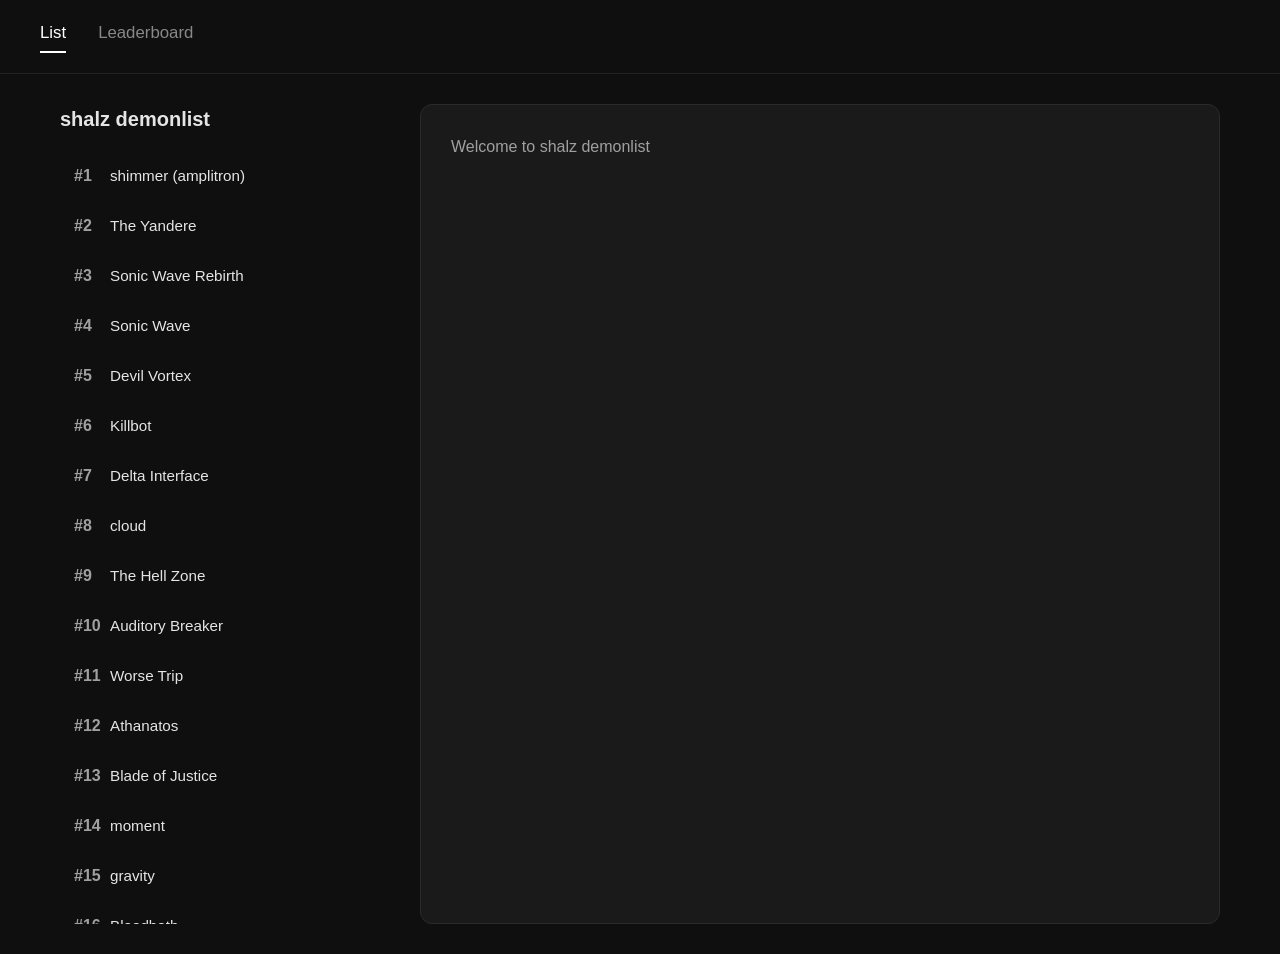
==== index.html @ 54aeab32 "Update index.html" ====
<!DOCTYPE html>
<html lang="zh-Hant">
<head>
  <meta charset="UTF-8">
  <meta name="viewport" content="width=device-width, initial-scale=1.0">
  <title>shalz demonlist</title>
  <style>
    :root {
      --bg: #0f0f0f;
      --surface: #1a1a1a;
      --text: #e5e5e5;
      --text-dim: #a0a0a0;
      --highlight-bg: #000000;
      --highlight-text: #ffffff;
      --border: #2a2a2a;
      --accent: #64b5f6;
      --active-bg: #252525;
    }

    * {
      margin: 0;
      padding: 0;
      box-sizing: border-box;
    }

    body {
      background-color: var(--bg);
      color: var(--text);
      font-family: -apple-system, BlinkMacSystemFont, "Segoe UI", Roboto, "Helvetica Neue", Arial, sans-serif;
      line-height: 1.5;
      min-height: 100vh;
    }

    /* 上方導覽列 */
    .top-nav {
      display: flex;
      gap: 32px;
      padding: 20px 40px;
      background-color: #0f0f0f;
      border-bottom: 1px solid #222;
      position: sticky;
      top: 0;
      z-index: 100;
    }

    .nav-item {
      color: #888;
      text-decoration: none;
      font-size: 1.05rem;
      font-weight: 500;
      padding-bottom: 6px;
      border-bottom: 2px solid transparent;
      transition: all 0.2s;
    }

    .nav-item:hover {
      color: #e5e5e5;
    }

    .nav-item.active {
      color: #ffffff;
      border-bottom: 2px solid #ffffff;
    }

    .container {
      display: flex;
      max-width: 1200px;
      margin: 0 auto;
      padding: 30px 20px;
      gap: 40px;
    }

    /* 左側排名區塊 */
    .ranking {
      width: 320px;
      flex-shrink: 0;
      max-height: calc(100vh - 80px);
      display: flex;
      flex-direction: column;
    }

    .ranking h2 {
      font-size: 1.25rem;
      margin-bottom: 20px;
      color: var(--text);
      font-weight: 600;
      flex-shrink: 0;
    }

    .rank-list {
      list-style: none;
      overflow-y: auto;
      flex: 1;
      padding-right: 6px;
    }

    .rank-list::-webkit-scrollbar {
      width: 6px;
    }
    .rank-list::-webkit-scrollbar-track {
      background: transparent;
    }
    .rank-list::-webkit-scrollbar-thumb {
      background: #444;
      border-radius: 3px;
    }
    .rank-list::-webkit-scrollbar-thumb:hover {
      background: #666;
    }

    .rank-item {
      display: flex;
      align-items: center;
      padding: 10px 14px;
      margin-bottom: 6px;
      border-radius: 8px;
      transition: background 0.2s;
      cursor: pointer;
      user-select: none;
    }

    .rank-item:hover {
      background: #222;
    }

    .rank-item.active {
      background: var(--active-bg);
      outline: 1px solid #333;
    }

    .rank-number {
      width: 36px;
      font-weight: 600;
      color: var(--text-dim);
      flex-shrink: 0;
    }

    .rank-name {
      flex: 1;
      font-size: 0.95rem;
    }

    .rank-item.highlight {
      background: var(--highlight-bg);
      color: var(--highlight-text);
    }

    .rank-item.highlight .rank-number {
      color: var(--highlight-text);
    }

    /* 右側內容區 */
    .main-content {
      flex: 1;
      background: var(--surface);
      border: 1px solid var(--border);
      border-radius: 12px;
      padding: 30px;
      min-height: 400px;
    }

    .level-title {
      font-size: 1.8rem;
      margin-bottom: 8px;
      color: #fff;
    }

    .level-rank {
      color: var(--text-dim);
      font-size: 0.95rem;
      margin-bottom: 24px;
    }

    .victors-title {
      font-size: 1.1rem;
      margin-bottom: 12px;
      color: var(--text);
      font-weight: 600;
    }

    .victors-list {
      list-style: none;
    }

    .victors-list li {
      padding: 8px 0;
      border-bottom: 1px solid #2a2a2a;
      color: var(--text);
    }

    .victors-list li:last-child {
      border-bottom: none;
    }

    .placeholder {
      color: var(--text-dim);
      font-size: 1rem;
    }

    @media (max-width: 768px) {
      .container {
        flex-direction: column;
        padding: 20px 16px;
      }
      .ranking {
        width: 100%;
        max-height: 400px;
      }
    }
  </style>
</head>
<body>

  <!-- 上方導覽列 -->
  <nav class="top-nav">
    <a href="index.html" class="nav-item active">List</a>
    <a href="leaderboard.html" class="nav-item">Leaderboard</a>
  </nav>

  <div class="container">
    <!-- 左側排名 -->
    <aside class="ranking">
      <h2>shalz demonlist</h2>
      <ul class="rank-list" id="rankList">
        <li class="rank-item" data-rank="1">
          <span class="rank-number">#1</span>
          <span class="rank-name">shimmer (amplitron)</span>
        </li>
        <li class="rank-item" data-rank="2">
          <span class="rank-number">#2</span>
          <span class="rank-name">The Yandere</span>
        </li>
        <li class="rank-item" data-rank="3">
          <span class="rank-number">#3</span>
          <span class="rank-name">Sonic Wave Rebirth</span>
        </li>
        <li class="rank-item" data-rank="4">
          <span class="rank-number">#4</span>
          <span class="rank-name">Sonic Wave</span>
        </li>
        <li class="rank-item" data-rank="5">
          <span class="rank-number">#5</span>
          <span class="rank-name">Devil Vortex</span>
        </li>
        <li class="rank-item" data-rank="6">
          <span class="rank-number">#6</span>
          <span class="rank-name">Killbot</span>
        </li>
        <li class="rank-item" data-rank="7">
          <span class="rank-number">#7</span>
          <span class="rank-name">Delta Interface</span>
        </li>
        <li class="rank-item" data-rank="8">
          <span class="rank-number">#8</span>
          <span class="rank-name">cloud</span>
        </li>
        <li class="rank-item" data-rank="9">
          <span class="rank-number">#9</span>
          <span class="rank-name">The Hell Zone</span>
        </li>
        <li class="rank-item" data-rank="10">
          <span class="rank-number">#10</span>
          <span class="rank-name">Auditory Breaker</span>
        </li>
        <li class="rank-item" data-rank="11">
          <span class="rank-number">#11</span>
          <span class="rank-name">Worse Trip</span>
        </li>
        <li class="rank-item" data-rank="12">
          <span class="rank-number">#12</span>
          <span class="rank-name">Athanatos</span>
        </li>
        <li class="rank-item" data-rank="13">
          <span class="rank-number">#13</span>
          <span class="rank-name">Blade of Justice</span>
        </li>
        <li class="rank-item" data-rank="14">
          <span class="rank-number">#14</span>
          <span class="rank-name">moment</span>
        </li>
        <li class="rank-item" data-rank="15">
          <span class="rank-number">#15</span>
          <span class="rank-name">gravity</span>
        </li>
        <li class="rank-item" data-rank="16">
          <span class="rank-number">#16</span>
          <span class="rank-name">Bloodbath</span>
        </li>
        <li class="rank-item" data-rank="17">
          <span class="rank-number">#17</span>
          <span class="rank-name">Idols</span>
        </li>
        <li class="rank-item" data-rank="18">
          <span class="rank-number">#18</span>
          <span class="rank-name">ECSTASY (Filqh)</span>
        </li>
        <li class="rank-item" data-rank="19">
          <span class="rank-number">#19</span>
          <span class="rank-name">Dyad</span>
        </li>
        <li class="rank-item" data-rank="20">
          <span class="rank-number">#20</span>
          <span class="rank-name">Junk Realm</span>
        </li>
        <li class="rank-item" data-rank="21">
          <span class="rank-number">#21</span>
          <span class="rank-name">aftermath</span>
        </li>
        <li class="rank-item" data-rank="22">
          <span class="rank-number">#22</span>
          <span class="rank-name">Audio Extraction</span>
        </li>
        <li class="rank-item" data-rank="23">
          <span class="rank-number">#23</span>
          <span class="rank-name">Sky Conflux</span>
        </li>
        <li class="rank-item" data-rank="24">
          <span class="rank-number">#24</span>
          <span class="rank-name">Daydream</span>
        </li>
        <li class="rank-item" data-rank="25">
          <span class="rank-number">#25</span>
          <span class="rank-name">1330X</span>
        </li>
        <li class="rank-item" data-rank="26">
          <span class="rank-number">#26</span>
          <span class="rank-name">4ucked Up</span>
        </li>
        <li class="rank-item" data-rank="27">
          <span class="rank-number">#27</span>
          <span class="rank-name">Cupid</span>
        </li>
        <li class="rank-item" data-rank="28">
          <span class="rank-number">#28</span>
          <span class="rank-name">NEKOTINE</span>
        </li>
        <li class="rank-item" data-rank="29">
          <span class="rank-number">#29</span>
          <span class="rank-name">Convulsing Light</span>
        </li>
        <li class="rank-item" data-rank="30">
          <span class="rank-number">#30</span>
          <span class="rank-name">Shukufuku</span>
        </li>
        <li class="rank-item" data-rank="31">
          <span class="rank-number">#31</span>
          <span class="rank-name">Steel Terrors</span>
        </li>
        <li class="rank-item" data-rank="32">
          <span class="rank-number">#32</span>
          <span class="rank-name">cloudscape</span>
        </li>
        <li class="rank-item" data-rank="33">
          <span class="rank-number">#33</span>
          <span class="rank-name">Gaming 35</span>
        </li>
        <li class="rank-item" data-rank="34">
          <span class="rank-number">#34</span>
          <span class="rank-name">Interstellar Entropy</span>
        </li>
        <li class="rank-item" data-rank="35">
          <span class="rank-number">#35</span>
          <span class="rank-name">SHURIMA</span>
        </li>
        <li class="rank-item" data-rank="36">
          <span class="rank-number">#36</span>
          <span class="rank-name">Cybersonic</span>
        </li>
        <li class="rank-item" data-rank="37">
          <span class="rank-number">#37</span>
          <span class="rank-name">doradura</span>
        </li>
        <li class="rank-item" data-rank="38">
          <span class="rank-number">#38</span>
          <span class="rank-name">Crowd Control</span>
        </li>
        <li class="rank-item" data-rank="39">
          <span class="rank-number">#39</span>
          <span class="rank-name">Allegiance</span>
        </li>
        <li class="rank-item" data-rank="40">
          <span class="rank-number">#40</span>
          <span class="rank-name">HyperSonic</span>
        </li>
        <li class="rank-item" data-rank="41">
          <span class="rank-number">#41</span>
          <span class="rank-name">PixelSonic</span>
        </li>
        <li class="rank-item" data-rank="42">
          <span class="rank-number">#42</span>
          <span class="rank-name">Melon River</span>
        </li>
        <li class="rank-item" data-rank="43">
          <span class="rank-number">#43</span>
          <span class="rank-name">NEBULA</span>
        </li>
        <li class="rank-item" data-rank="44">
          <span class="rank-number">#44</span>
          <span class="rank-name">Tung Tung Sahurcles</span>
        </li>
        <li class="rank-item" data-rank="45">
          <span class="rank-number">#45</span>
          <span class="rank-name">Ion</span>
        </li>
        <li class="rank-item" data-rank="46">
          <span class="rank-number">#46</span>
          <span class="rank-name">Grand Eclipse</span>
        </li>
        <li class="rank-item" data-rank="47">
          <span class="rank-number">#47</span>
          <span class="rank-name">Anya III</span>
        </li>
        <li class="rank-item" data-rank="48">
          <span class="rank-number">#48</span>
          <span class="rank-name">Tech X</span>
        </li>
        <li class="rank-item" data-rank="49">
          <span class="rank-number">#49</span>
          <span class="rank-name">Cataclysm</span>
        </li>
        <li class="rank-item" data-rank="50">
          <span class="rank-number">#50</span>
          <span class="rank-name">HeatSeeker</span>
        </li>
        <li class="rank-item" data-rank="51">
          <span class="rank-number">#51</span>
          <span class="rank-name">HeatSeeker</span>
        </li> 
        <li class="rank-item" data-rank="52">
          <span class="rank-number">#52</span>
          <span class="rank-name">Kanpai</span>
        </li>
        <li class="rank-item" data-rank="53">
          <span class="rank-number">#53</span>
          <span class="rank-name">9blue</span>
        </li>
        <li class="rank-item" data-rank="54">
          <span class="rank-number">#54</span>
          <span class="rank-name">FEEL ALIVE</span>
        </li>
        <li class="rank-item" data-rank="55">
          <span class="rank-number">#55</span>
          <span class="rank-name">Azurite (Sillow)</span>
        </li>
        <li class="rank-item" data-rank="56">
          <span class="rank-number">#56</span>
          <span class="rank-name">Fun Friday</span>
        </li>
        <li class="rank-item" data-rank="57">
          <span class="rank-number">#57</span>
          <span class="rank-name">Mizureta</span>
        </li>
        <li class="rank-item" data-rank="58">
          <span class="rank-number">#58</span>
          <span class="rank-name">niwa</span>
        </li>
        <li class="rank-item" data-rank="59">
          <span class="rank-number">#59</span>
          <span class="rank-name">Without U</span>
        </li>
        <li class="rank-item" data-rank="60">
          <span class="rank-number">#60</span>
          <span class="rank-name">Prismatic</span>
        </li>
        <li class="rank-item" data-rank="61">
          <span class="rank-number">#61</span>
          <span class="rank-name">i want ya</span>
        </li>
        <li class="rank-item" data-rank="62">
          <span class="rank-number">#62</span>
          <span class="rank-name">the super hotdog</span>
        </li>
        <li class="rank-item" data-rank="63">
          <span class="rank-number">#63</span>
          <span class="rank-name">Sweater Weather</span>
        </li>
        <li class="rank-item" data-rank="64">
          <span class="rank-number">#64</span>
          <span class="rank-name">Acu</span>
        </li>
        <li class="rank-item" data-rank="65">
          <span class="rank-number">#65</span>
          <span class="rank-name">Through The Decay</span>
        </li>
        <li class="rank-item" data-rank="66">
          <span class="rank-number">#66</span>
          <span class="rank-name">rauchkammer</span>
        </li>
      </ul>
    </aside>

    <!-- 右側主要內容 -->
    <main class="main-content" id="mainContent">
      <p class="placeholder">Welcome to shalz demonlist</p>
    </main>
  </div>

  <script>
    const levelData = {
      "shimmer (amplitron)": { victors: ["阿茲"] },
      "The Yandere": { victors: ["阿茲"] },
      "Sonic Wave Rebirth": { victors: ["阿茲"] },
      "Sonic Wave": { victors: ["阿茲"] },
      "Devil Vortex": { victors: ["Yuii"] },
      "Killbot": { victors: ["FuzzearZ"] },
      "Delta Interface": { victors: ["Yuii"] },
      "cloud": { victors: ["阿茲"] },
      "The Hell Zone": { victors: ["Mazj"] },
      "Auditory Breaker": { victors: ["阿茲"] },
      "Worse Trip": { victors: ["阿茲"] },
      "Athanatos": { victors: ["FuzzearZ"] },
      "Blade of Justice": { victors: ["阿茲", "FuzzearZ"] },
      "moment": { victors: ["阿茲", "FuzzearZ"] },
      "gravity": { victors: ["阿茲"] },
      "Bloodbath": { victors: ["FuzzearZ", "阿茲", "Lucas70707", "Yuii"] },
      "Idols": { victors: ["Yuii"] },
      "ECSTASY (Filqh)": { victors: ["阿茲"] },
      "Dyad": { victors: ["FuzzearZ"] },
      "Junk Realm": { victors: ["FuzzearZ"] },
      "aftermath": { victors: ["阿茲"] },
      "Audio Extraction": { victors: ["Yuii"] },
      "Sky Conflux": { victors: ["Yuii"] },
      "Daydream": { victors: ["阿茲"] },
      "1330X": { victors: ["Yuii"] },
      "4ucked Up": { victors: ["FuzzearZ"] },
      "Cupid": { victors: ["FuzzearZ"] },
      "NEKOTINE": { victors: ["FuzzearZ"] },
      "Convulsing Light": { victors: ["阿茲"] },
      "Shukufuku": { victors: ["阿茲", "FuzzearZ"] },
      "Steel Terrors": { victors: ["Yuii", "Aren", "FuzzearZ"] },
      "cloudscape": { victors: ["阿茲"] },
      "Gaming 35": { victors: ["ジユ"] },
      "Interstellar Entropy": { victors: ["FuzzearZ"] },
      "SHURIMA": { victors: ["FuzzearZ"] },
      "Cybersonic": { victors: ["Yuii"] },
      "doradura": { victors: ["阿茲"] },
      "Crowd Control": { victors: ["ジユ"] },
      "Allegiance": { victors: ["Yuii", "Shizu"] },
      "HyperSonic": { victors: ["Yuii", "Shizu"] },
      "PixelSonic": { victors: ["Yuii"] },
      "Melon River": { victors: ["FuzzearZ"] },
      "NEBULA": { victors: ["FuzzearZ"] },
      "Tung Tung Sahurcles": { victors: ["阿茲"] },
      "Ion": { victors: ["Kurumi"] },
      "Grand Eclipse": { victors: ["FuzzearZ"] },
      "Anya III": { victors: ["FuzzearZ"] },
      "Tech X": { victors: ["FuzzearZ"] },
      "Cataclysm": { victors: ["阿茲", "FuzzearZ", "Shizu"] },
      "HeatSeeker": { victors: ["FuzzearZ"] },
      "Kanpai": { victors: ["阿茲"] },
      "9blue": { victors: ["Yuii", "FuzzearZ", "liunx"] },
      "FEEL ALIVE": { victors: ["FuzzearZ", "Shizu"  ] },
      "Azurite (Sillow)": { victors: ["阿茲"] },
      "Fun Friday": { victors: ["FuzzearZ"] },
      "Mizureta": { victors: ["阿茲", "Yuii", "FuzzearZ", "ジユ"] },
      "niwa": { victors: ["阿茲", "FuzzearZ", "ジユ", "Shizu"] },
      "Without U": { victors: ["Aren", "Shizu", "FuzzearZ"] },
      "Prismatic": { victors: ["FuzzearZ"] },
      "i want ya": { victors: ["FuzzearZ"] },
      "the super hotdog": { victors: ["Lucas70707"] },
      "Sweater Weather": { victors: ["FuzzearZ", "阿茲"] },
      "Acu": { victors: ["阿茲", "Yuii", "FuzzearZ", "Lucas70707", "Shizu", "ジユ", "eta"] },
      "Through The Decay": { victors: ["Lucas70707", "Shizu", "ジユ"] },
      "rauchkammer": { victors: ["阿茲"] },
    };

    const rankItems = document.querySelectorAll(".rank-item");
    const mainContent = document.getElementById("mainContent");

    rankItems.forEach(item => {
      item.addEventListener("click", () => {
        rankItems.forEach(i => i.classList.remove("active"));
        item.classList.add("active");

        const rank = item.dataset.rank;
        const name = item.querySelector(".rank-name").textContent;

        const data = levelData[name] || { victors: [] };
        const victors = data.victors;

        let victorsHTML = "";
        if (victors.length === 0) {
          victorsHTML = `<li style="color: var(--text-dim);">目前還沒有人通關</li>`;
        } else {
          victors.forEach((player, index) => {
            victorsHTML += `<li>${index + 1}. ${player}</li>`;
          });
        }

        mainContent.innerHTML = `
          <h1 class="level-title">${name}</h1>
          <div class="level-rank">排名 #${rank}</div>
          <div class="victors-title">通關者列表</div>
          <ul class="victors-list">
            ${victorsHTML}
          </ul>
        `;
      });
    });
  </script>
</body>
</html>
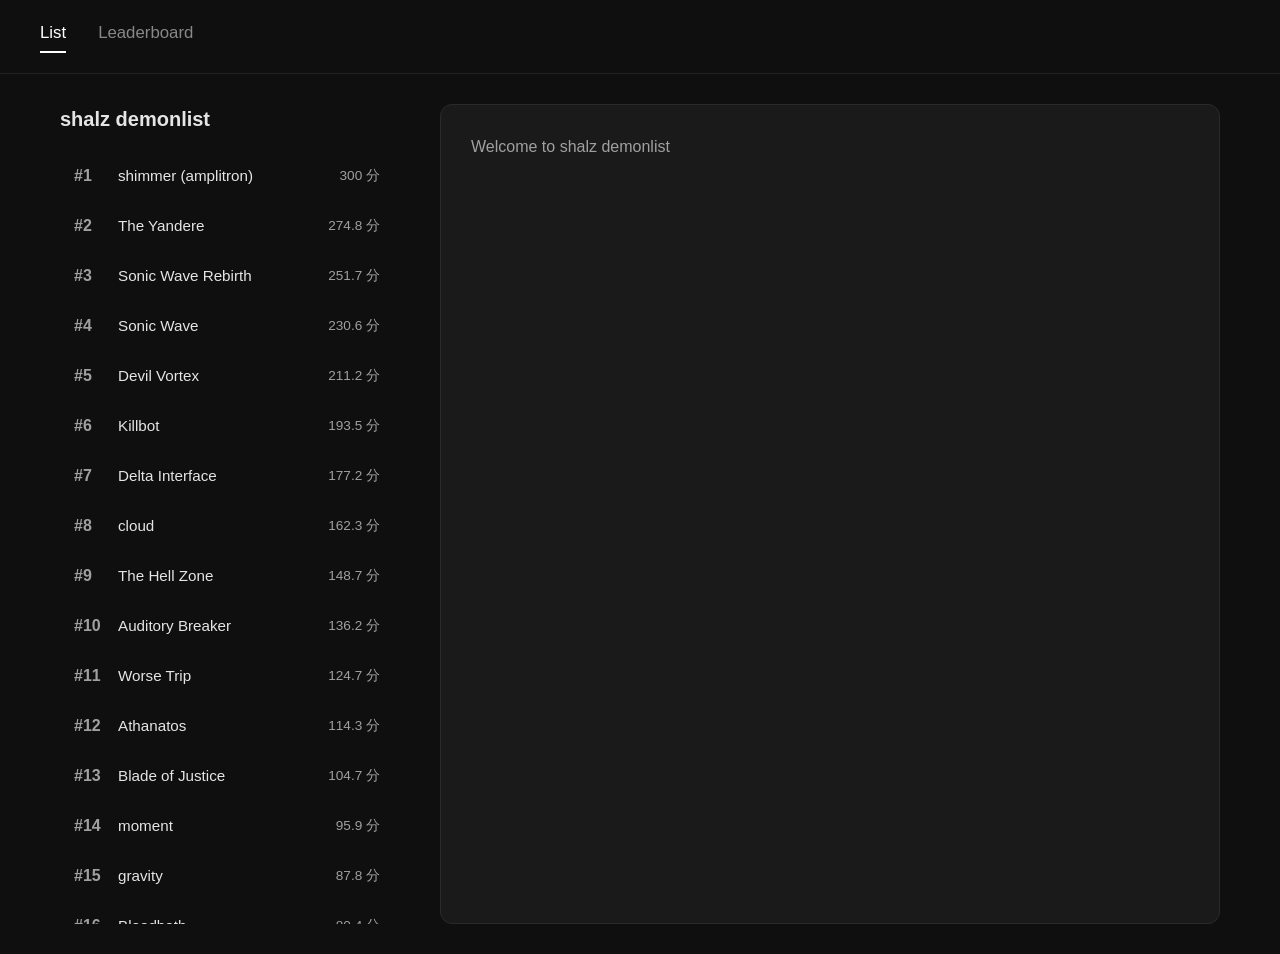
==== commit 9dc8ac4e: "Add files via upload" ====
--- a/index.html
+++ b/index.html
@@ -1,602 +1,632 @@
-<!DOCTYPE html>
-<html lang="zh-Hant">
-<head>
-  <meta charset="UTF-8">
-  <meta name="viewport" content="width=device-width, initial-scale=1.0">
-  <title>shalz demonlist</title>
-  <style>
-    :root {
-      --bg: #0f0f0f;
-      --surface: #1a1a1a;
-      --text: #e5e5e5;
-      --text-dim: #a0a0a0;
-      --highlight-bg: #000000;
-      --highlight-text: #ffffff;
-      --border: #2a2a2a;
-      --accent: #64b5f6;
-      --active-bg: #252525;
-    }
-
-    * {
-      margin: 0;
-      padding: 0;
-      box-sizing: border-box;
-    }
-
-    body {
-      background-color: var(--bg);
-      color: var(--text);
-      font-family: -apple-system, BlinkMacSystemFont, "Segoe UI", Roboto, "Helvetica Neue", Arial, sans-serif;
-      line-height: 1.5;
-      min-height: 100vh;
-    }
-
-    /* 上方導覽列 */
-    .top-nav {
-      display: flex;
-      gap: 32px;
-      padding: 20px 40px;
-      background-color: #0f0f0f;
-      border-bottom: 1px solid #222;
-      position: sticky;
-      top: 0;
-      z-index: 100;
-    }
-
-    .nav-item {
-      color: #888;
-      text-decoration: none;
-      font-size: 1.05rem;
-      font-weight: 500;
-      padding-bottom: 6px;
-      border-bottom: 2px solid transparent;
-      transition: all 0.2s;
-    }
-
-    .nav-item:hover {
-      color: #e5e5e5;
-    }
-
-    .nav-item.active {
-      color: #ffffff;
-      border-bottom: 2px solid #ffffff;
-    }
-
-    .container {
-      display: flex;
-      max-width: 1200px;
-      margin: 0 auto;
-      padding: 30px 20px;
-      gap: 40px;
-    }
-
-    /* 左側排名區塊 */
-    .ranking {
-      width: 320px;
-      flex-shrink: 0;
-      max-height: calc(100vh - 80px);
-      display: flex;
-      flex-direction: column;
-    }
-
-    .ranking h2 {
-      font-size: 1.25rem;
-      margin-bottom: 20px;
-      color: var(--text);
-      font-weight: 600;
-      flex-shrink: 0;
-    }
-
-    .rank-list {
-      list-style: none;
-      overflow-y: auto;
-      flex: 1;
-      padding-right: 6px;
-    }
-
-    .rank-list::-webkit-scrollbar {
-      width: 6px;
-    }
-    .rank-list::-webkit-scrollbar-track {
-      background: transparent;
-    }
-    .rank-list::-webkit-scrollbar-thumb {
-      background: #444;
-      border-radius: 3px;
-    }
-    .rank-list::-webkit-scrollbar-thumb:hover {
-      background: #666;
-    }
-
-    .rank-item {
-      display: flex;
-      align-items: center;
-      padding: 10px 14px;
-      margin-bottom: 6px;
-      border-radius: 8px;
-      transition: background 0.2s;
-      cursor: pointer;
-      user-select: none;
-    }
-
-    .rank-item:hover {
-      background: #222;
-    }
-
-    .rank-item.active {
-      background: var(--active-bg);
-      outline: 1px solid #333;
-    }
-
-    .rank-number {
-      width: 36px;
-      font-weight: 600;
-      color: var(--text-dim);
-      flex-shrink: 0;
-    }
-
-    .rank-name {
-      flex: 1;
-      font-size: 0.95rem;
-    }
-
-    .rank-item.highlight {
-      background: var(--highlight-bg);
-      color: var(--highlight-text);
-    }
-
-    .rank-item.highlight .rank-number {
-      color: var(--highlight-text);
-    }
-
-    /* 右側內容區 */
-    .main-content {
-      flex: 1;
-      background: var(--surface);
-      border: 1px solid var(--border);
-      border-radius: 12px;
-      padding: 30px;
-      min-height: 400px;
-    }
-
-    .level-title {
-      font-size: 1.8rem;
-      margin-bottom: 8px;
-      color: #fff;
-    }
-
-    .level-rank {
-      color: var(--text-dim);
-      font-size: 0.95rem;
-      margin-bottom: 24px;
-    }
-
-    .victors-title {
-      font-size: 1.1rem;
-      margin-bottom: 12px;
-      color: var(--text);
-      font-weight: 600;
-    }
-
-    .victors-list {
-      list-style: none;
-    }
-
-    .victors-list li {
-      padding: 8px 0;
-      border-bottom: 1px solid #2a2a2a;
-      color: var(--text);
-    }
-
-    .victors-list li:last-child {
-      border-bottom: none;
-    }
-
-    .placeholder {
-      color: var(--text-dim);
-      font-size: 1rem;
-    }
-
-    @media (max-width: 768px) {
-      .container {
-        flex-direction: column;
-        padding: 20px 16px;
-      }
-      .ranking {
-        width: 100%;
-        max-height: 400px;
-      }
-    }
-  </style>
-</head>
-<body>
-
-  <!-- 上方導覽列 -->
-  <nav class="top-nav">
-    <a href="index.html" class="nav-item active">List</a>
-    <a href="leaderboard.html" class="nav-item">Leaderboard</a>
-  </nav>
-
-  <div class="container">
-    <!-- 左側排名 -->
-    <aside class="ranking">
-      <h2>shalz demonlist</h2>
-      <ul class="rank-list" id="rankList">
-        <li class="rank-item" data-rank="1">
-          <span class="rank-number">#1</span>
-          <span class="rank-name">shimmer (amplitron)</span>
-        </li>
-        <li class="rank-item" data-rank="2">
-          <span class="rank-number">#2</span>
-          <span class="rank-name">The Yandere</span>
-        </li>
-        <li class="rank-item" data-rank="3">
-          <span class="rank-number">#3</span>
-          <span class="rank-name">Sonic Wave Rebirth</span>
-        </li>
-        <li class="rank-item" data-rank="4">
-          <span class="rank-number">#4</span>
-          <span class="rank-name">Sonic Wave</span>
-        </li>
-        <li class="rank-item" data-rank="5">
-          <span class="rank-number">#5</span>
-          <span class="rank-name">Devil Vortex</span>
-        </li>
-        <li class="rank-item" data-rank="6">
-          <span class="rank-number">#6</span>
-          <span class="rank-name">Killbot</span>
-        </li>
-        <li class="rank-item" data-rank="7">
-          <span class="rank-number">#7</span>
-          <span class="rank-name">Delta Interface</span>
-        </li>
-        <li class="rank-item" data-rank="8">
-          <span class="rank-number">#8</span>
-          <span class="rank-name">cloud</span>
-        </li>
-        <li class="rank-item" data-rank="9">
-          <span class="rank-number">#9</span>
-          <span class="rank-name">The Hell Zone</span>
-        </li>
-        <li class="rank-item" data-rank="10">
-          <span class="rank-number">#10</span>
-          <span class="rank-name">Auditory Breaker</span>
-        </li>
-        <li class="rank-item" data-rank="11">
-          <span class="rank-number">#11</span>
-          <span class="rank-name">Worse Trip</span>
-        </li>
-        <li class="rank-item" data-rank="12">
-          <span class="rank-number">#12</span>
-          <span class="rank-name">Athanatos</span>
-        </li>
-        <li class="rank-item" data-rank="13">
-          <span class="rank-number">#13</span>
-          <span class="rank-name">Blade of Justice</span>
-        </li>
-        <li class="rank-item" data-rank="14">
-          <span class="rank-number">#14</span>
-          <span class="rank-name">moment</span>
-        </li>
-        <li class="rank-item" data-rank="15">
-          <span class="rank-number">#15</span>
-          <span class="rank-name">gravity</span>
-        </li>
-        <li class="rank-item" data-rank="16">
-          <span class="rank-number">#16</span>
-          <span class="rank-name">Bloodbath</span>
-        </li>
-        <li class="rank-item" data-rank="17">
-          <span class="rank-number">#17</span>
-          <span class="rank-name">Idols</span>
-        </li>
-        <li class="rank-item" data-rank="18">
-          <span class="rank-number">#18</span>
-          <span class="rank-name">ECSTASY (Filqh)</span>
-        </li>
-        <li class="rank-item" data-rank="19">
-          <span class="rank-number">#19</span>
-          <span class="rank-name">Dyad</span>
-        </li>
-        <li class="rank-item" data-rank="20">
-          <span class="rank-number">#20</span>
-          <span class="rank-name">Junk Realm</span>
-        </li>
-        <li class="rank-item" data-rank="21">
-          <span class="rank-number">#21</span>
-          <span class="rank-name">aftermath</span>
-        </li>
-        <li class="rank-item" data-rank="22">
-          <span class="rank-number">#22</span>
-          <span class="rank-name">Audio Extraction</span>
-        </li>
-        <li class="rank-item" data-rank="23">
-          <span class="rank-number">#23</span>
-          <span class="rank-name">Sky Conflux</span>
-        </li>
-        <li class="rank-item" data-rank="24">
-          <span class="rank-number">#24</span>
-          <span class="rank-name">Daydream</span>
-        </li>
-        <li class="rank-item" data-rank="25">
-          <span class="rank-number">#25</span>
-          <span class="rank-name">1330X</span>
-        </li>
-        <li class="rank-item" data-rank="26">
-          <span class="rank-number">#26</span>
-          <span class="rank-name">4ucked Up</span>
-        </li>
-        <li class="rank-item" data-rank="27">
-          <span class="rank-number">#27</span>
-          <span class="rank-name">Cupid</span>
-        </li>
-        <li class="rank-item" data-rank="28">
-          <span class="rank-number">#28</span>
-          <span class="rank-name">NEKOTINE</span>
-        </li>
-        <li class="rank-item" data-rank="29">
-          <span class="rank-number">#29</span>
-          <span class="rank-name">Convulsing Light</span>
-        </li>
-        <li class="rank-item" data-rank="30">
-          <span class="rank-number">#30</span>
-          <span class="rank-name">Shukufuku</span>
-        </li>
-        <li class="rank-item" data-rank="31">
-          <span class="rank-number">#31</span>
-          <span class="rank-name">Steel Terrors</span>
-        </li>
-        <li class="rank-item" data-rank="32">
-          <span class="rank-number">#32</span>
-          <span class="rank-name">cloudscape</span>
-        </li>
-        <li class="rank-item" data-rank="33">
-          <span class="rank-number">#33</span>
-          <span class="rank-name">Gaming 35</span>
-        </li>
-        <li class="rank-item" data-rank="34">
-          <span class="rank-number">#34</span>
-          <span class="rank-name">Interstellar Entropy</span>
-        </li>
-        <li class="rank-item" data-rank="35">
-          <span class="rank-number">#35</span>
-          <span class="rank-name">SHURIMA</span>
-        </li>
-        <li class="rank-item" data-rank="36">
-          <span class="rank-number">#36</span>
-          <span class="rank-name">Cybersonic</span>
-        </li>
-        <li class="rank-item" data-rank="37">
-          <span class="rank-number">#37</span>
-          <span class="rank-name">doradura</span>
-        </li>
-        <li class="rank-item" data-rank="38">
-          <span class="rank-number">#38</span>
-          <span class="rank-name">Crowd Control</span>
-        </li>
-        <li class="rank-item" data-rank="39">
-          <span class="rank-number">#39</span>
-          <span class="rank-name">Allegiance</span>
-        </li>
-        <li class="rank-item" data-rank="40">
-          <span class="rank-number">#40</span>
-          <span class="rank-name">HyperSonic</span>
-        </li>
-        <li class="rank-item" data-rank="41">
-          <span class="rank-number">#41</span>
-          <span class="rank-name">PixelSonic</span>
-        </li>
-        <li class="rank-item" data-rank="42">
-          <span class="rank-number">#42</span>
-          <span class="rank-name">Melon River</span>
-        </li>
-        <li class="rank-item" data-rank="43">
-          <span class="rank-number">#43</span>
-          <span class="rank-name">NEBULA</span>
-        </li>
-        <li class="rank-item" data-rank="44">
-          <span class="rank-number">#44</span>
-          <span class="rank-name">Tung Tung Sahurcles</span>
-        </li>
-        <li class="rank-item" data-rank="45">
-          <span class="rank-number">#45</span>
-          <span class="rank-name">Ion</span>
-        </li>
-        <li class="rank-item" data-rank="46">
-          <span class="rank-number">#46</span>
-          <span class="rank-name">Grand Eclipse</span>
-        </li>
-        <li class="rank-item" data-rank="47">
-          <span class="rank-number">#47</span>
-          <span class="rank-name">Anya III</span>
-        </li>
-        <li class="rank-item" data-rank="48">
-          <span class="rank-number">#48</span>
-          <span class="rank-name">Tech X</span>
-        </li>
-        <li class="rank-item" data-rank="49">
-          <span class="rank-number">#49</span>
-          <span class="rank-name">Cataclysm</span>
-        </li>
-        <li class="rank-item" data-rank="50">
-          <span class="rank-number">#50</span>
-          <span class="rank-name">HeatSeeker</span>
-        </li>
-        <li class="rank-item" data-rank="51">
-          <span class="rank-number">#51</span>
-          <span class="rank-name">HeatSeeker</span>
-        </li> 
-        <li class="rank-item" data-rank="52">
-          <span class="rank-number">#52</span>
-          <span class="rank-name">Kanpai</span>
-        </li>
-        <li class="rank-item" data-rank="53">
-          <span class="rank-number">#53</span>
-          <span class="rank-name">9blue</span>
-        </li>
-        <li class="rank-item" data-rank="54">
-          <span class="rank-number">#54</span>
-          <span class="rank-name">FEEL ALIVE</span>
-        </li>
-        <li class="rank-item" data-rank="55">
-          <span class="rank-number">#55</span>
-          <span class="rank-name">Azurite (Sillow)</span>
-        </li>
-        <li class="rank-item" data-rank="56">
-          <span class="rank-number">#56</span>
-          <span class="rank-name">Fun Friday</span>
-        </li>
-        <li class="rank-item" data-rank="57">
-          <span class="rank-number">#57</span>
-          <span class="rank-name">Mizureta</span>
-        </li>
-        <li class="rank-item" data-rank="58">
-          <span class="rank-number">#58</span>
-          <span class="rank-name">niwa</span>
-        </li>
-        <li class="rank-item" data-rank="59">
-          <span class="rank-number">#59</span>
-          <span class="rank-name">Without U</span>
-        </li>
-        <li class="rank-item" data-rank="60">
-          <span class="rank-number">#60</span>
-          <span class="rank-name">Prismatic</span>
-        </li>
-        <li class="rank-item" data-rank="61">
-          <span class="rank-number">#61</span>
-          <span class="rank-name">i want ya</span>
-        </li>
-        <li class="rank-item" data-rank="62">
-          <span class="rank-number">#62</span>
-          <span class="rank-name">the super hotdog</span>
-        </li>
-        <li class="rank-item" data-rank="63">
-          <span class="rank-number">#63</span>
-          <span class="rank-name">Sweater Weather</span>
-        </li>
-        <li class="rank-item" data-rank="64">
-          <span class="rank-number">#64</span>
-          <span class="rank-name">Acu</span>
-        </li>
-        <li class="rank-item" data-rank="65">
-          <span class="rank-number">#65</span>
-          <span class="rank-name">Through The Decay</span>
-        </li>
-        <li class="rank-item" data-rank="66">
-          <span class="rank-number">#66</span>
-          <span class="rank-name">rauchkammer</span>
-        </li>
-      </ul>
-    </aside>
-
-    <!-- 右側主要內容 -->
-    <main class="main-content" id="mainContent">
-      <p class="placeholder">Welcome to shalz demonlist</p>
-    </main>
-  </div>
-
-  <script>
-    const levelData = {
-      "shimmer (amplitron)": { victors: ["阿茲"] },
-      "The Yandere": { victors: ["阿茲"] },
-      "Sonic Wave Rebirth": { victors: ["阿茲"] },
-      "Sonic Wave": { victors: ["阿茲"] },
-      "Devil Vortex": { victors: ["Yuii"] },
-      "Killbot": { victors: ["FuzzearZ"] },
-      "Delta Interface": { victors: ["Yuii"] },
-      "cloud": { victors: ["阿茲"] },
-      "The Hell Zone": { victors: ["Mazj"] },
-      "Auditory Breaker": { victors: ["阿茲"] },
-      "Worse Trip": { victors: ["阿茲"] },
-      "Athanatos": { victors: ["FuzzearZ"] },
-      "Blade of Justice": { victors: ["阿茲", "FuzzearZ"] },
-      "moment": { victors: ["阿茲", "FuzzearZ"] },
-      "gravity": { victors: ["阿茲"] },
-      "Bloodbath": { victors: ["FuzzearZ", "阿茲", "Lucas70707", "Yuii"] },
-      "Idols": { victors: ["Yuii"] },
-      "ECSTASY (Filqh)": { victors: ["阿茲"] },
-      "Dyad": { victors: ["FuzzearZ"] },
-      "Junk Realm": { victors: ["FuzzearZ"] },
-      "aftermath": { victors: ["阿茲"] },
-      "Audio Extraction": { victors: ["Yuii"] },
-      "Sky Conflux": { victors: ["Yuii"] },
-      "Daydream": { victors: ["阿茲"] },
-      "1330X": { victors: ["Yuii"] },
-      "4ucked Up": { victors: ["FuzzearZ"] },
-      "Cupid": { victors: ["FuzzearZ"] },
-      "NEKOTINE": { victors: ["FuzzearZ"] },
-      "Convulsing Light": { victors: ["阿茲"] },
-      "Shukufuku": { victors: ["阿茲", "FuzzearZ"] },
-      "Steel Terrors": { victors: ["Yuii", "Aren", "FuzzearZ"] },
-      "cloudscape": { victors: ["阿茲"] },
-      "Gaming 35": { victors: ["ジユ"] },
-      "Interstellar Entropy": { victors: ["FuzzearZ"] },
-      "SHURIMA": { victors: ["FuzzearZ"] },
-      "Cybersonic": { victors: ["Yuii"] },
-      "doradura": { victors: ["阿茲"] },
-      "Crowd Control": { victors: ["ジユ"] },
-      "Allegiance": { victors: ["Yuii", "Shizu"] },
-      "HyperSonic": { victors: ["Yuii", "Shizu"] },
-      "PixelSonic": { victors: ["Yuii"] },
-      "Melon River": { victors: ["FuzzearZ"] },
-      "NEBULA": { victors: ["FuzzearZ"] },
-      "Tung Tung Sahurcles": { victors: ["阿茲"] },
-      "Ion": { victors: ["Kurumi"] },
-      "Grand Eclipse": { victors: ["FuzzearZ"] },
-      "Anya III": { victors: ["FuzzearZ"] },
-      "Tech X": { victors: ["FuzzearZ"] },
-      "Cataclysm": { victors: ["阿茲", "FuzzearZ", "Shizu"] },
-      "HeatSeeker": { victors: ["FuzzearZ"] },
-      "Kanpai": { victors: ["阿茲"] },
-      "9blue": { victors: ["Yuii", "FuzzearZ", "liunx"] },
-      "FEEL ALIVE": { victors: ["FuzzearZ", "Shizu"  ] },
-      "Azurite (Sillow)": { victors: ["阿茲"] },
-      "Fun Friday": { victors: ["FuzzearZ"] },
-      "Mizureta": { victors: ["阿茲", "Yuii", "FuzzearZ", "ジユ"] },
-      "niwa": { victors: ["阿茲", "FuzzearZ", "ジユ", "Shizu"] },
-      "Without U": { victors: ["Aren", "Shizu", "FuzzearZ"] },
-      "Prismatic": { victors: ["FuzzearZ"] },
-      "i want ya": { victors: ["FuzzearZ"] },
-      "the super hotdog": { victors: ["Lucas70707"] },
-      "Sweater Weather": { victors: ["FuzzearZ", "阿茲"] },
-      "Acu": { victors: ["阿茲", "Yuii", "FuzzearZ", "Lucas70707", "Shizu", "ジユ", "eta"] },
-      "Through The Decay": { victors: ["Lucas70707", "Shizu", "ジユ"] },
-      "rauchkammer": { victors: ["阿茲"] },
-    };
-
-    const rankItems = document.querySelectorAll(".rank-item");
-    const mainContent = document.getElementById("mainContent");
-
-    rankItems.forEach(item => {
-      item.addEventListener("click", () => {
-        rankItems.forEach(i => i.classList.remove("active"));
-        item.classList.add("active");
-
-        const rank = item.dataset.rank;
-        const name = item.querySelector(".rank-name").textContent;
-
-        const data = levelData[name] || { victors: [] };
-        const victors = data.victors;
-
-        let victorsHTML = "";
-        if (victors.length === 0) {
-          victorsHTML = `<li style="color: var(--text-dim);">目前還沒有人通關</li>`;
-        } else {
-          victors.forEach((player, index) => {
-            victorsHTML += `<li>${index + 1}. ${player}</li>`;
-          });
-        }
-
-        mainContent.innerHTML = `
-          <h1 class="level-title">${name}</h1>
-          <div class="level-rank">排名 #${rank}</div>
-          <div class="victors-title">通關者列表</div>
-          <ul class="victors-list">
-            ${victorsHTML}
-          </ul>
-        `;
-      });
-    });
-  </script>
-</body>
-</html>
+<!DOCTYPE html>
+<html lang="zh-Hant">
+<head>
+  <meta charset="UTF-8">
+  <meta name="viewport" content="width=device-width, initial-scale=1.0">
+  <title>shalz demonlist</title>
+  <style>
+    :root {
+      --bg: #0f0f0f;
+      --surface: #1a1a1a;
+      --text: #e5e5e5;
+      --text-dim: #a0a0a0;
+      --highlight-bg: #000000;
+      --highlight-text: #ffffff;
+      --border: #2a2a2a;
+      --accent: #64b5f6;
+      --active-bg: #252525;
+    }
+
+    * {
+      margin: 0;
+      padding: 0;
+      box-sizing: border-box;
+    }
+
+    body {
+      background-color: var(--bg);
+      color: var(--text);
+      font-family: -apple-system, BlinkMacSystemFont, "Segoe UI", Roboto, "Helvetica Neue", Arial, sans-serif;
+      line-height: 1.5;
+      min-height: 100vh;
+    }
+
+    /* 上方導覽列 */
+    .top-nav {
+      display: flex;
+      gap: 32px;
+      padding: 20px 40px;
+      background-color: #0f0f0f;
+      border-bottom: 1px solid #222;
+      position: sticky;
+      top: 0;
+      z-index: 100;
+    }
+
+    .nav-item {
+      color: #888;
+      text-decoration: none;
+      font-size: 1.05rem;
+      font-weight: 500;
+      padding-bottom: 6px;
+      border-bottom: 2px solid transparent;
+      transition: all 0.2s;
+    }
+
+    .nav-item:hover {
+      color: #e5e5e5;
+    }
+
+    .nav-item.active {
+      color: #ffffff;
+      border-bottom: 2px solid #ffffff;
+    }
+
+    .container {
+      display: flex;
+      max-width: 1200px;
+      margin: 0 auto;
+      padding: 30px 20px;
+      gap: 40px;
+    }
+
+    /* 左側排名區塊 */
+    .ranking {
+      width: 340px;
+      flex-shrink: 0;
+      max-height: calc(100vh - 80px);
+      display: flex;
+      flex-direction: column;
+    }
+
+    .ranking h2 {
+      font-size: 1.25rem;
+      margin-bottom: 20px;
+      color: var(--text);
+      font-weight: 600;
+      flex-shrink: 0;
+    }
+
+    .rank-list {
+      list-style: none;
+      overflow-y: auto;
+      flex: 1;
+      padding-right: 6px;
+    }
+
+    .rank-list::-webkit-scrollbar {
+      width: 6px;
+    }
+    .rank-list::-webkit-scrollbar-track {
+      background: transparent;
+    }
+    .rank-list::-webkit-scrollbar-thumb {
+      background: #444;
+      border-radius: 3px;
+    }
+    .rank-list::-webkit-scrollbar-thumb:hover {
+      background: #666;
+    }
+
+    .rank-item {
+      display: flex;
+      align-items: center;
+      padding: 10px 14px;
+      margin-bottom: 6px;
+      border-radius: 8px;
+      transition: background 0.2s;
+      cursor: pointer;
+      user-select: none;
+      gap: 8px;
+    }
+
+    .rank-item:hover {
+      background: #222;
+    }
+
+    .rank-item.active {
+      background: var(--active-bg);
+      outline: 1px solid #333;
+    }
+
+    .rank-number {
+      width: 36px;
+      font-weight: 600;
+      color: var(--text-dim);
+      flex-shrink: 0;
+    }
+
+    .rank-name {
+      flex: 1;
+      font-size: 0.95rem;
+      white-space: nowrap;
+      overflow: hidden;
+      text-overflow: ellipsis;
+    }
+
+    .rank-points {
+      font-size: 0.85rem;
+      color: var(--text-dim);
+      flex-shrink: 0;
+      font-variant-numeric: tabular-nums;
+    }
+
+    .rank-item.highlight {
+      background: var(--highlight-bg);
+      color: var(--highlight-text);
+    }
+
+    .rank-item.highlight .rank-number {
+      color: var(--highlight-text);
+    }
+
+    /* 右側內容區 */
+    .main-content {
+      flex: 1;
+      background: var(--surface);
+      border: 1px solid var(--border);
+      border-radius: 12px;
+      padding: 30px;
+      min-height: 400px;
+    }
+
+    .level-title {
+      font-size: 1.8rem;
+      margin-bottom: 8px;
+      color: #fff;
+    }
+
+    .level-rank {
+      color: var(--text-dim);
+      font-size: 0.95rem;
+      margin-bottom: 24px;
+    }
+
+    .victors-title {
+      font-size: 1.1rem;
+      margin-bottom: 12px;
+      color: var(--text);
+      font-weight: 600;
+    }
+
+    .victors-list {
+      list-style: none;
+    }
+
+    .victors-list li {
+      padding: 8px 0;
+      border-bottom: 1px solid #2a2a2a;
+      color: var(--text);
+    }
+
+    .victors-list li:last-child {
+      border-bottom: none;
+    }
+
+    .placeholder {
+      color: var(--text-dim);
+      font-size: 1rem;
+    }
+
+    @media (max-width: 768px) {
+      .container {
+        flex-direction: column;
+        padding: 20px 16px;
+      }
+      .ranking {
+        width: 100%;
+        max-height: 400px;
+      }
+    }
+  </style>
+</head>
+<body>
+
+  <!-- 上方導覽列 -->
+  <nav class="top-nav">
+    <a href="index.html" class="nav-item active">List</a>
+    <a href="leaderboard.html" class="nav-item">Leaderboard</a>
+  </nav>
+
+  <div class="container">
+    <!-- 左側排名 -->
+    <aside class="ranking">
+      <h2>shalz demonlist</h2>
+      <ul class="rank-list" id="rankList">
+        <li class="rank-item" data-rank="1">
+          <span class="rank-number">#1</span>
+          <span class="rank-name">shimmer (amplitron)</span>
+        </li>
+        <li class="rank-item" data-rank="2">
+          <span class="rank-number">#2</span>
+          <span class="rank-name">The Yandere</span>
+        </li>
+        <li class="rank-item" data-rank="3">
+          <span class="rank-number">#3</span>
+          <span class="rank-name">Sonic Wave Rebirth</span>
+        </li>
+        <li class="rank-item" data-rank="4">
+          <span class="rank-number">#4</span>
+          <span class="rank-name">Sonic Wave</span>
+        </li>
+        <li class="rank-item" data-rank="5">
+          <span class="rank-number">#5</span>
+          <span class="rank-name">Devil Vortex</span>
+        </li>
+        <li class="rank-item" data-rank="6">
+          <span class="rank-number">#6</span>
+          <span class="rank-name">Killbot</span>
+        </li>
+        <li class="rank-item" data-rank="7">
+          <span class="rank-number">#7</span>
+          <span class="rank-name">Delta Interface</span>
+        </li>
+        <li class="rank-item" data-rank="8">
+          <span class="rank-number">#8</span>
+          <span class="rank-name">cloud</span>
+        </li>
+        <li class="rank-item" data-rank="9">
+          <span class="rank-number">#9</span>
+          <span class="rank-name">The Hell Zone</span>
+        </li>
+        <li class="rank-item" data-rank="10">
+          <span class="rank-number">#10</span>
+          <span class="rank-name">Auditory Breaker</span>
+        </li>
+        <li class="rank-item" data-rank="11">
+          <span class="rank-number">#11</span>
+          <span class="rank-name">Worse Trip</span>
+        </li>
+        <li class="rank-item" data-rank="12">
+          <span class="rank-number">#12</span>
+          <span class="rank-name">Athanatos</span>
+        </li>
+        <li class="rank-item" data-rank="13">
+          <span class="rank-number">#13</span>
+          <span class="rank-name">Blade of Justice</span>
+        </li>
+        <li class="rank-item" data-rank="14">
+          <span class="rank-number">#14</span>
+          <span class="rank-name">moment</span>
+        </li>
+        <li class="rank-item" data-rank="15">
+          <span class="rank-number">#15</span>
+          <span class="rank-name">gravity</span>
+        </li>
+        <li class="rank-item" data-rank="16">
+          <span class="rank-number">#16</span>
+          <span class="rank-name">Bloodbath</span>
+        </li>
+        <li class="rank-item" data-rank="17">
+          <span class="rank-number">#17</span>
+          <span class="rank-name">Idols</span>
+        </li>
+        <li class="rank-item" data-rank="18">
+          <span class="rank-number">#18</span>
+          <span class="rank-name">ECSTASY (Filqh)</span>
+        </li>
+        <li class="rank-item" data-rank="19">
+          <span class="rank-number">#19</span>
+          <span class="rank-name">Dyad</span>
+        </li>
+        <li class="rank-item" data-rank="20">
+          <span class="rank-number">#20</span>
+          <span class="rank-name">Junk Realm</span>
+        </li>
+        <li class="rank-item" data-rank="21">
+          <span class="rank-number">#21</span>
+          <span class="rank-name">aftermath</span>
+        </li>
+        <li class="rank-item" data-rank="22">
+          <span class="rank-number">#22</span>
+          <span class="rank-name">Audio Extraction</span>
+        </li>
+        <li class="rank-item" data-rank="23">
+          <span class="rank-number">#23</span>
+          <span class="rank-name">Sky Conflux</span>
+        </li>
+        <li class="rank-item" data-rank="24">
+          <span class="rank-number">#24</span>
+          <span class="rank-name">Daydream</span>
+        </li>
+        <li class="rank-item" data-rank="25">
+          <span class="rank-number">#25</span>
+          <span class="rank-name">1330X</span>
+        </li>
+        <li class="rank-item" data-rank="26">
+          <span class="rank-number">#26</span>
+          <span class="rank-name">4ucked Up</span>
+        </li>
+        <li class="rank-item" data-rank="27">
+          <span class="rank-number">#27</span>
+          <span class="rank-name">Cupid</span>
+        </li>
+        <li class="rank-item" data-rank="28">
+          <span class="rank-number">#28</span>
+          <span class="rank-name">NEKOTINE</span>
+        </li>
+        <li class="rank-item" data-rank="29">
+          <span class="rank-number">#29</span>
+          <span class="rank-name">Convulsing Light</span>
+        </li>
+        <li class="rank-item" data-rank="30">
+          <span class="rank-number">#30</span>
+          <span class="rank-name">Shukufuku</span>
+        </li>
+        <li class="rank-item" data-rank="31">
+          <span class="rank-number">#31</span>
+          <span class="rank-name">Steel Terrors</span>
+        </li>
+        <li class="rank-item" data-rank="32">
+          <span class="rank-number">#32</span>
+          <span class="rank-name">cloudscape</span>
+        </li>
+        <li class="rank-item" data-rank="33">
+          <span class="rank-number">#33</span>
+          <span class="rank-name">Gaming 35</span>
+        </li>
+        <li class="rank-item" data-rank="34">
+          <span class="rank-number">#34</span>
+          <span class="rank-name">Interstellar Entropy</span>
+        </li>
+        <li class="rank-item" data-rank="35">
+          <span class="rank-number">#35</span>
+          <span class="rank-name">SHURIMA</span>
+        </li>
+        <li class="rank-item" data-rank="36">
+          <span class="rank-number">#36</span>
+          <span class="rank-name">Cybersonic</span>
+        </li>
+        <li class="rank-item" data-rank="37">
+          <span class="rank-number">#37</span>
+          <span class="rank-name">doradura</span>
+        </li>
+        <li class="rank-item" data-rank="38">
+          <span class="rank-number">#38</span>
+          <span class="rank-name">Crowd Control</span>
+        </li>
+        <li class="rank-item" data-rank="39">
+          <span class="rank-number">#39</span>
+          <span class="rank-name">Allegiance</span>
+        </li>
+        <li class="rank-item" data-rank="40">
+          <span class="rank-number">#40</span>
+          <span class="rank-name">HyperSonic</span>
+        </li>
+        <li class="rank-item" data-rank="41">
+          <span class="rank-number">#41</span>
+          <span class="rank-name">PixelSonic</span>
+        </li>
+        <li class="rank-item" data-rank="42">
+          <span class="rank-number">#42</span>
+          <span class="rank-name">Melon River</span>
+        </li>
+        <li class="rank-item" data-rank="43">
+          <span class="rank-number">#43</span>
+          <span class="rank-name">NEBULA</span>
+        </li>
+        <li class="rank-item" data-rank="44">
+          <span class="rank-number">#44</span>
+          <span class="rank-name">Tung Tung Sahurcles</span>
+        </li>
+        <li class="rank-item" data-rank="45">
+          <span class="rank-number">#45</span>
+          <span class="rank-name">Ion</span>
+        </li>
+        <li class="rank-item" data-rank="46">
+          <span class="rank-number">#46</span>
+          <span class="rank-name">Grand Eclipse</span>
+        </li>
+        <li class="rank-item" data-rank="47">
+          <span class="rank-number">#47</span>
+          <span class="rank-name">Anya III</span>
+        </li>
+        <li class="rank-item" data-rank="48">
+          <span class="rank-number">#48</span>
+          <span class="rank-name">Tech X</span>
+        </li>
+        <li class="rank-item" data-rank="49">
+          <span class="rank-number">#49</span>
+          <span class="rank-name">Cataclysm</span>
+        </li>
+        <li class="rank-item" data-rank="50">
+          <span class="rank-number">#50</span>
+          <span class="rank-name">HeatSeeker</span>
+        </li>
+        <li class="rank-item" data-rank="51">
+          <span class="rank-number">#51</span>
+          <span class="rank-name">HeatSeeker</span>
+        </li> 
+        <li class="rank-item" data-rank="52">
+          <span class="rank-number">#52</span>
+          <span class="rank-name">Kanpai</span>
+        </li>
+        <li class="rank-item" data-rank="53">
+          <span class="rank-number">#53</span>
+          <span class="rank-name">9blue</span>
+        </li>
+        <li class="rank-item" data-rank="54">
+          <span class="rank-number">#54</span>
+          <span class="rank-name">FEEL ALIVE</span>
+        </li>
+        <li class="rank-item" data-rank="55">
+          <span class="rank-number">#55</span>
+          <span class="rank-name">Azurite (Sillow)</span>
+        </li>
+        <li class="rank-item" data-rank="56">
+          <span class="rank-number">#56</span>
+          <span class="rank-name">Fun Friday</span>
+        </li>
+        <li class="rank-item" data-rank="57">
+          <span class="rank-number">#57</span>
+          <span class="rank-name">Mizureta</span>
+        </li>
+        <li class="rank-item" data-rank="58">
+          <span class="rank-number">#58</span>
+          <span class="rank-name">niwa</span>
+        </li>
+        <li class="rank-item" data-rank="59">
+          <span class="rank-number">#59</span>
+          <span class="rank-name">Without U</span>
+        </li>
+        <li class="rank-item" data-rank="60">
+          <span class="rank-number">#60</span>
+          <span class="rank-name">Prismatic</span>
+        </li>
+        <li class="rank-item" data-rank="61">
+          <span class="rank-number">#61</span>
+          <span class="rank-name">i want ya</span>
+        </li>
+        <li class="rank-item" data-rank="62">
+          <span class="rank-number">#62</span>
+          <span class="rank-name">the super hotdog</span>
+        </li>
+        <li class="rank-item" data-rank="63">
+          <span class="rank-number">#63</span>
+          <span class="rank-name">Sweater Weather</span>
+        </li>
+        <li class="rank-item" data-rank="64">
+          <span class="rank-number">#64</span>
+          <span class="rank-name">Acu</span>
+        </li>
+        <li class="rank-item" data-rank="65">
+          <span class="rank-number">#65</span>
+          <span class="rank-name">Through The Decay</span>
+        </li>
+        <li class="rank-item" data-rank="66">
+          <span class="rank-number">#66</span>
+          <span class="rank-name">rauchkammer</span>
+        </li>
+      </ul>
+    </aside>
+
+    <!-- 右側主要內容 -->
+    <main class="main-content" id="mainContent">
+      <p class="placeholder">Welcome to shalz demonlist</p>
+    </main>
+  </div>
+
+  <script>
+    const levelData = {
+      "shimmer (amplitron)": { victors: ["阿茲"] },
+      "The Yandere": { victors: ["阿茲"] },
+      "Sonic Wave Rebirth": { victors: ["阿茲"] },
+      "Sonic Wave": { victors: ["阿茲"] },
+      "Devil Vortex": { victors: ["Yuii"] },
+      "Killbot": { victors: ["FuzzearZ"] },
+      "Delta Interface": { victors: ["Yuii"] },
+      "cloud": { victors: ["阿茲"] },
+      "The Hell Zone": { victors: ["Mazj"] },
+      "Auditory Breaker": { victors: ["阿茲"] },
+      "Worse Trip": { victors: ["阿茲"] },
+      "Athanatos": { victors: ["FuzzearZ"] },
+      "Blade of Justice": { victors: ["阿茲", "FuzzearZ"] },
+      "moment": { victors: ["阿茲", "FuzzearZ"] },
+      "gravity": { victors: ["阿茲"] },
+      "Bloodbath": { victors: ["FuzzearZ", "阿茲", "Lucas70707", "Yuii"] },
+      "Idols": { victors: ["Yuii"] },
+      "ECSTASY (Filqh)": { victors: ["阿茲"] },
+      "Dyad": { victors: ["FuzzearZ"] },
+      "Junk Realm": { victors: ["FuzzearZ"] },
+      "aftermath": { victors: ["阿茲"] },
+      "Audio Extraction": { victors: ["Yuii"] },
+      "Sky Conflux": { victors: ["Yuii"] },
+      "Daydream": { victors: ["阿茲"] },
+      "1330X": { victors: ["Yuii"] },
+      "4ucked Up": { victors: ["FuzzearZ"] },
+      "Cupid": { victors: ["FuzzearZ"] },
+      "NEKOTINE": { victors: ["FuzzearZ"] },
+      "Convulsing Light": { victors: ["阿茲"] },
+      "Shukufuku": { victors: ["阿茲", "FuzzearZ"] },
+      "Steel Terrors": { victors: ["Yuii", "Aren", "FuzzearZ"] },
+      "cloudscape": { victors: ["阿茲"] },
+      "Gaming 35": { victors: ["ジユ"] },
+      "Interstellar Entropy": { victors: ["FuzzearZ"] },
+      "SHURIMA": { victors: ["FuzzearZ"] },
+      "Cybersonic": { victors: ["Yuii"] },
+      "doradura": { victors: ["阿茲"] },
+      "Crowd Control": { victors: ["ジユ"] },
+      "Allegiance": { victors: ["Yuii", "Shizu"] },
+      "HyperSonic": { victors: ["Yuii", "Shizu"] },
+      "PixelSonic": { victors: ["Yuii"] },
+      "Melon River": { victors: ["FuzzearZ"] },
+      "NEBULA": { victors: ["FuzzearZ"] },
+      "Tung Tung Sahurcles": { victors: ["阿茲"] },
+      "Ion": { victors: ["Kurumi"] },
+      "Grand Eclipse": { victors: ["FuzzearZ"] },
+      "Anya III": { victors: ["FuzzearZ"] },
+      "Tech X": { victors: ["FuzzearZ"] },
+      "Cataclysm": { victors: ["阿茲", "FuzzearZ", "Shizu"] },
+      "HeatSeeker": { victors: ["FuzzearZ"] },
+      "Kanpai": { victors: ["阿茲"] },
+      "9blue": { victors: ["Yuii", "FuzzearZ", "linus"] },
+      "FEEL ALIVE": { victors: ["FuzzearZ", "Shizu"  ] },
+      "Azurite (Sillow)": { victors: ["阿茲"] },
+      "Fun Friday": { victors: ["FuzzearZ"] },
+      "Mizureta": { victors: ["阿茲", "Yuii", "FuzzearZ", "ジユ"] },
+      "niwa": { victors: ["阿茲", "FuzzearZ", "ジユ", "Shizu"] },
+      "Without U": { victors: ["Aren", "FuzzearZ", "Shizu"] },
+      "Prismatic": { victors: ["FuzzearZ"] },
+      "i want ya": { victors: ["FuzzearZ"] },
+      "the super hotdog": { victors: ["Lucas70707"] },
+      "Sweater Weather": { victors: ["FuzzearZ", "阿茲"] },
+      "Acu": { victors: ["阿茲", "Lucas70707", "Yuii", "FuzzearZ", "Shizu", "ジユ", "eta"] },
+      "Through The Decay": { victors: ["Lucas70707", "Shizu", "ジユ"] },
+      "rauchkammer": { victors: ["阿茲"] },
+    };
+
+    // 與 Leaderboard 相同的計分邏輯
+    function calculatePoints(rank, totalLevels) {
+      if (totalLevels <= 1) return 300;
+
+      const exponent = (totalLevels - rank) / (totalLevels - 1);
+      const points = Math.pow(300, exponent);
+
+      return Math.round(points * 10) / 10;
+    }
+
+    const rankItems = document.querySelectorAll(".rank-item");
+    const mainContent = document.getElementById("mainContent");
+    const totalLevels = rankItems.length;
+
+    rankItems.forEach(item => {
+      const rank = Number(item.dataset.rank);
+      const points = calculatePoints(rank, totalLevels);
+
+      // 在左側列表每個關卡的右邊動態加上 List Points
+      const pointsSpan = document.createElement("span");
+      pointsSpan.className = "rank-points";
+      pointsSpan.textContent = `${points} 分`;
+      item.appendChild(pointsSpan);
+
+      item.addEventListener("click", () => {
+        rankItems.forEach(i => i.classList.remove("active"));
+        item.classList.add("active");
+
+        const name = item.querySelector(".rank-name").textContent;
+
+        const data = levelData[name] || { victors: [] };
+        const victors = data.victors;
+
+        let victorsHTML = "";
+        if (victors.length === 0) {
+          victorsHTML = `<li style="color: var(--text-dim);">目前還沒有人通關</li>`;
+        } else {
+          victors.forEach((player, index) => {
+            victorsHTML += `<li>${index + 1}. ${player}</li>`;
+          });
+        }
+
+        mainContent.innerHTML = `
+          <h1 class="level-title">${name}</h1>
+          <div class="level-rank">排名 #${rank}　・　${points} 分</div>
+          <div class="victors-title">通關者列表</div>
+          <ul class="victors-list">
+            ${victorsHTML}
+          </ul>
+        `;
+      });
+    });
+  </script>
+</body>
+</html>
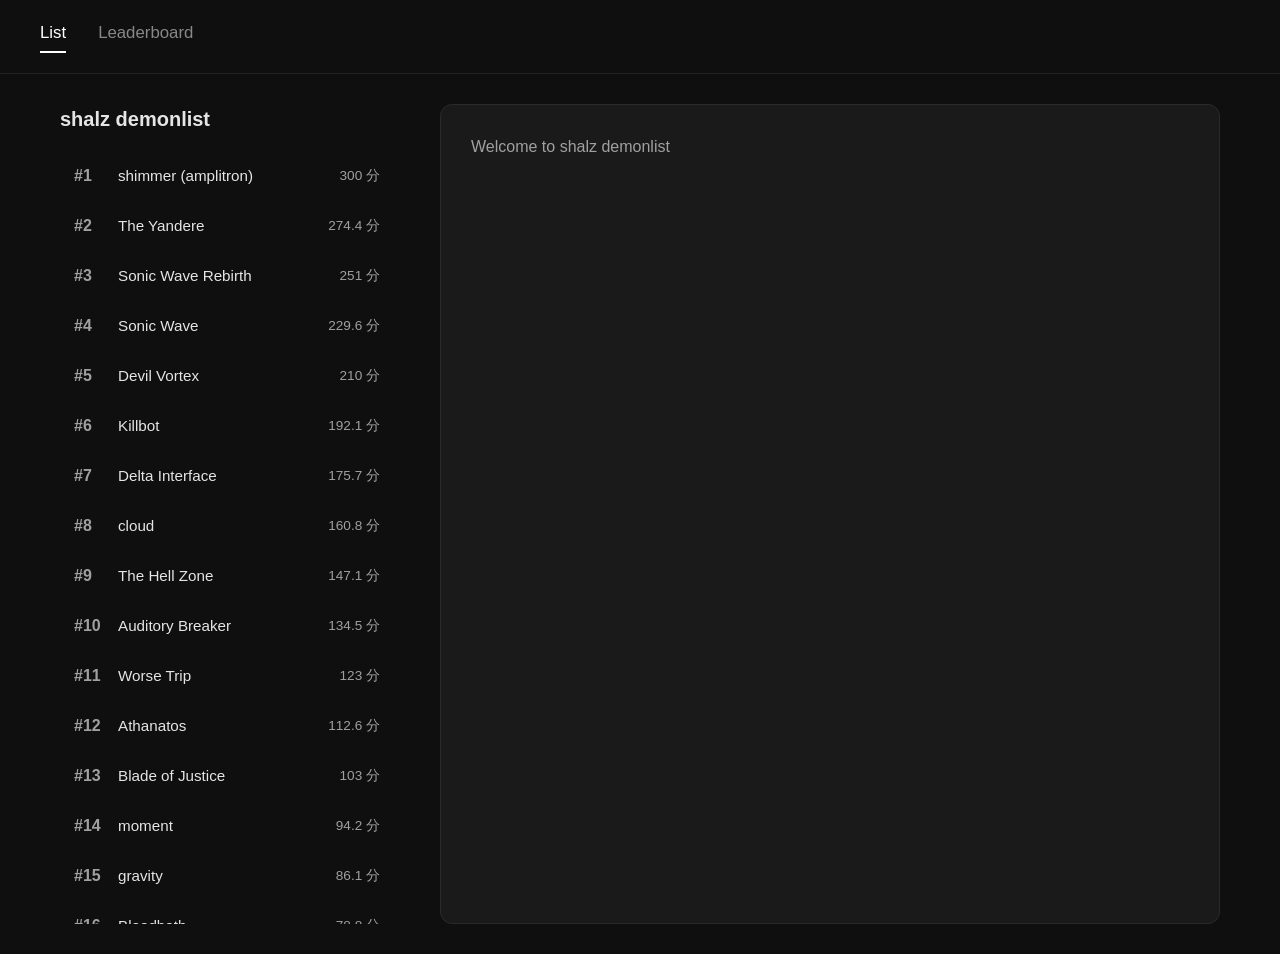
==== commit f7598f5f: "Update index.html" ====
--- a/index.html
+++ b/index.html
@@ -435,66 +435,62 @@
         </li>
         <li class="rank-item" data-rank="51">
           <span class="rank-number">#51</span>
-          <span class="rank-name">HeatSeeker</span>
-        </li> 
+          <span class="rank-name">Kanpai</span>
+        </li>
         <li class="rank-item" data-rank="52">
           <span class="rank-number">#52</span>
-          <span class="rank-name">Kanpai</span>
+          <span class="rank-name">9blue</span>
         </li>
         <li class="rank-item" data-rank="53">
           <span class="rank-number">#53</span>
-          <span class="rank-name">9blue</span>
+          <span class="rank-name">FEEL ALIVE</span>
         </li>
         <li class="rank-item" data-rank="54">
           <span class="rank-number">#54</span>
-          <span class="rank-name">FEEL ALIVE</span>
+          <span class="rank-name">Azurite (Sillow)</span>
         </li>
         <li class="rank-item" data-rank="55">
           <span class="rank-number">#55</span>
-          <span class="rank-name">Azurite (Sillow)</span>
+          <span class="rank-name">Fun Friday</span>
         </li>
         <li class="rank-item" data-rank="56">
           <span class="rank-number">#56</span>
-          <span class="rank-name">Fun Friday</span>
+          <span class="rank-name">Mizureta</span>
         </li>
         <li class="rank-item" data-rank="57">
           <span class="rank-number">#57</span>
-          <span class="rank-name">Mizureta</span>
+          <span class="rank-name">niwa</span>
         </li>
         <li class="rank-item" data-rank="58">
           <span class="rank-number">#58</span>
-          <span class="rank-name">niwa</span>
+          <span class="rank-name">Without U</span>
         </li>
         <li class="rank-item" data-rank="59">
           <span class="rank-number">#59</span>
-          <span class="rank-name">Without U</span>
+          <span class="rank-name">Prismatic</span>
         </li>
         <li class="rank-item" data-rank="60">
           <span class="rank-number">#60</span>
-          <span class="rank-name">Prismatic</span>
+          <span class="rank-name">i want ya</span>
         </li>
         <li class="rank-item" data-rank="61">
           <span class="rank-number">#61</span>
-          <span class="rank-name">i want ya</span>
+          <span class="rank-name">the super hotdog</span>
         </li>
         <li class="rank-item" data-rank="62">
           <span class="rank-number">#62</span>
-          <span class="rank-name">the super hotdog</span>
+          <span class="rank-name">Sweater Weather</span>
         </li>
         <li class="rank-item" data-rank="63">
           <span class="rank-number">#63</span>
-          <span class="rank-name">Sweater Weather</span>
+          <span class="rank-name">Acu</span>
         </li>
         <li class="rank-item" data-rank="64">
           <span class="rank-number">#64</span>
-          <span class="rank-name">Acu</span>
+          <span class="rank-name">Through The Decay</span>
         </li>
         <li class="rank-item" data-rank="65">
           <span class="rank-number">#65</span>
-          <span class="rank-name">Through The Decay</span>
-        </li>
-        <li class="rank-item" data-rank="66">
-          <span class="rank-number">#66</span>
           <span class="rank-name">rauchkammer</span>
         </li>
       </ul>
@@ -629,4 +625,4 @@
     });
   </script>
 </body>
-</html>+</html>
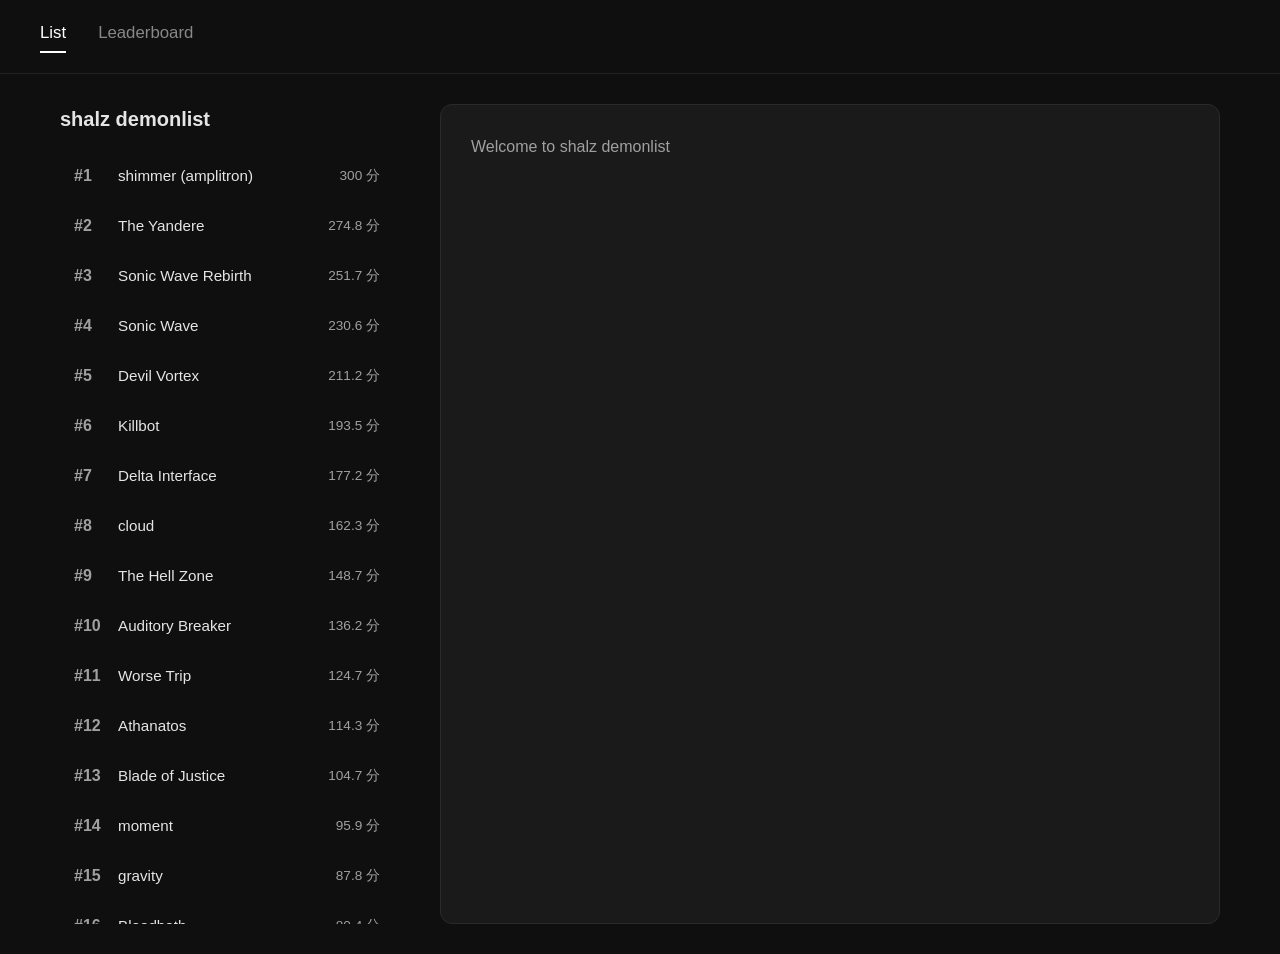
==== commit d2b1f31f: "Add files via upload" ====
--- a/index.html
+++ b/index.html
@@ -435,62 +435,66 @@
         </li>
         <li class="rank-item" data-rank="51">
           <span class="rank-number">#51</span>
-          <span class="rank-name">Kanpai</span>
-        </li>
+          <span class="rank-name">HeatSeeker</span>
+        </li> 
         <li class="rank-item" data-rank="52">
           <span class="rank-number">#52</span>
-          <span class="rank-name">9blue</span>
+          <span class="rank-name">Kanpai</span>
         </li>
         <li class="rank-item" data-rank="53">
           <span class="rank-number">#53</span>
-          <span class="rank-name">FEEL ALIVE</span>
+          <span class="rank-name">9blue</span>
         </li>
         <li class="rank-item" data-rank="54">
           <span class="rank-number">#54</span>
-          <span class="rank-name">Azurite (Sillow)</span>
+          <span class="rank-name">FEEL ALIVE</span>
         </li>
         <li class="rank-item" data-rank="55">
           <span class="rank-number">#55</span>
-          <span class="rank-name">Fun Friday</span>
+          <span class="rank-name">Azurite (Sillow)</span>
         </li>
         <li class="rank-item" data-rank="56">
           <span class="rank-number">#56</span>
-          <span class="rank-name">Mizureta</span>
+          <span class="rank-name">Fun Friday</span>
         </li>
         <li class="rank-item" data-rank="57">
           <span class="rank-number">#57</span>
-          <span class="rank-name">niwa</span>
+          <span class="rank-name">Mizureta</span>
         </li>
         <li class="rank-item" data-rank="58">
           <span class="rank-number">#58</span>
-          <span class="rank-name">Without U</span>
+          <span class="rank-name">niwa</span>
         </li>
         <li class="rank-item" data-rank="59">
           <span class="rank-number">#59</span>
-          <span class="rank-name">Prismatic</span>
+          <span class="rank-name">Without U</span>
         </li>
         <li class="rank-item" data-rank="60">
           <span class="rank-number">#60</span>
-          <span class="rank-name">i want ya</span>
+          <span class="rank-name">Prismatic</span>
         </li>
         <li class="rank-item" data-rank="61">
           <span class="rank-number">#61</span>
-          <span class="rank-name">the super hotdog</span>
+          <span class="rank-name">i want ya</span>
         </li>
         <li class="rank-item" data-rank="62">
           <span class="rank-number">#62</span>
-          <span class="rank-name">Sweater Weather</span>
+          <span class="rank-name">the super hotdog</span>
         </li>
         <li class="rank-item" data-rank="63">
           <span class="rank-number">#63</span>
-          <span class="rank-name">Acu</span>
+          <span class="rank-name">Sweater Weather</span>
         </li>
         <li class="rank-item" data-rank="64">
           <span class="rank-number">#64</span>
-          <span class="rank-name">Through The Decay</span>
+          <span class="rank-name">Acu</span>
         </li>
         <li class="rank-item" data-rank="65">
           <span class="rank-number">#65</span>
+          <span class="rank-name">Through The Decay</span>
+        </li>
+        <li class="rank-item" data-rank="66">
+          <span class="rank-number">#66</span>
           <span class="rank-name">rauchkammer</span>
         </li>
       </ul>
@@ -625,4 +629,4 @@
     });
   </script>
 </body>
-</html>
+</html>
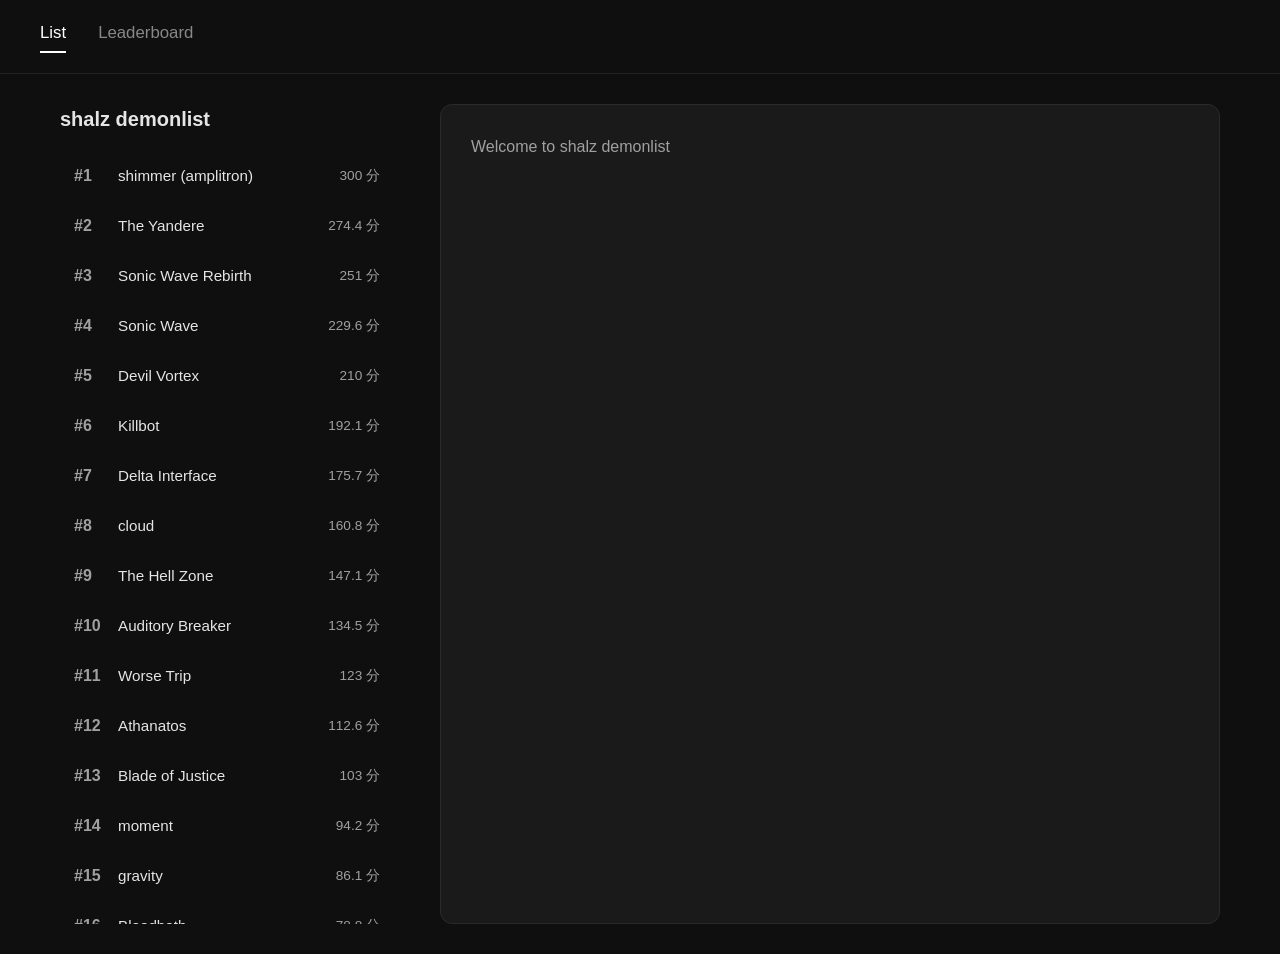
==== commit dd8a2330: "Add files via upload" ====
--- a/index.html
+++ b/index.html
@@ -233,270 +233,7 @@
     <aside class="ranking">
       <h2>shalz demonlist</h2>
       <ul class="rank-list" id="rankList">
-        <li class="rank-item" data-rank="1">
-          <span class="rank-number">#1</span>
-          <span class="rank-name">shimmer (amplitron)</span>
-        </li>
-        <li class="rank-item" data-rank="2">
-          <span class="rank-number">#2</span>
-          <span class="rank-name">The Yandere</span>
-        </li>
-        <li class="rank-item" data-rank="3">
-          <span class="rank-number">#3</span>
-          <span class="rank-name">Sonic Wave Rebirth</span>
-        </li>
-        <li class="rank-item" data-rank="4">
-          <span class="rank-number">#4</span>
-          <span class="rank-name">Sonic Wave</span>
-        </li>
-        <li class="rank-item" data-rank="5">
-          <span class="rank-number">#5</span>
-          <span class="rank-name">Devil Vortex</span>
-        </li>
-        <li class="rank-item" data-rank="6">
-          <span class="rank-number">#6</span>
-          <span class="rank-name">Killbot</span>
-        </li>
-        <li class="rank-item" data-rank="7">
-          <span class="rank-number">#7</span>
-          <span class="rank-name">Delta Interface</span>
-        </li>
-        <li class="rank-item" data-rank="8">
-          <span class="rank-number">#8</span>
-          <span class="rank-name">cloud</span>
-        </li>
-        <li class="rank-item" data-rank="9">
-          <span class="rank-number">#9</span>
-          <span class="rank-name">The Hell Zone</span>
-        </li>
-        <li class="rank-item" data-rank="10">
-          <span class="rank-number">#10</span>
-          <span class="rank-name">Auditory Breaker</span>
-        </li>
-        <li class="rank-item" data-rank="11">
-          <span class="rank-number">#11</span>
-          <span class="rank-name">Worse Trip</span>
-        </li>
-        <li class="rank-item" data-rank="12">
-          <span class="rank-number">#12</span>
-          <span class="rank-name">Athanatos</span>
-        </li>
-        <li class="rank-item" data-rank="13">
-          <span class="rank-number">#13</span>
-          <span class="rank-name">Blade of Justice</span>
-        </li>
-        <li class="rank-item" data-rank="14">
-          <span class="rank-number">#14</span>
-          <span class="rank-name">moment</span>
-        </li>
-        <li class="rank-item" data-rank="15">
-          <span class="rank-number">#15</span>
-          <span class="rank-name">gravity</span>
-        </li>
-        <li class="rank-item" data-rank="16">
-          <span class="rank-number">#16</span>
-          <span class="rank-name">Bloodbath</span>
-        </li>
-        <li class="rank-item" data-rank="17">
-          <span class="rank-number">#17</span>
-          <span class="rank-name">Idols</span>
-        </li>
-        <li class="rank-item" data-rank="18">
-          <span class="rank-number">#18</span>
-          <span class="rank-name">ECSTASY (Filqh)</span>
-        </li>
-        <li class="rank-item" data-rank="19">
-          <span class="rank-number">#19</span>
-          <span class="rank-name">Dyad</span>
-        </li>
-        <li class="rank-item" data-rank="20">
-          <span class="rank-number">#20</span>
-          <span class="rank-name">Junk Realm</span>
-        </li>
-        <li class="rank-item" data-rank="21">
-          <span class="rank-number">#21</span>
-          <span class="rank-name">aftermath</span>
-        </li>
-        <li class="rank-item" data-rank="22">
-          <span class="rank-number">#22</span>
-          <span class="rank-name">Audio Extraction</span>
-        </li>
-        <li class="rank-item" data-rank="23">
-          <span class="rank-number">#23</span>
-          <span class="rank-name">Sky Conflux</span>
-        </li>
-        <li class="rank-item" data-rank="24">
-          <span class="rank-number">#24</span>
-          <span class="rank-name">Daydream</span>
-        </li>
-        <li class="rank-item" data-rank="25">
-          <span class="rank-number">#25</span>
-          <span class="rank-name">1330X</span>
-        </li>
-        <li class="rank-item" data-rank="26">
-          <span class="rank-number">#26</span>
-          <span class="rank-name">4ucked Up</span>
-        </li>
-        <li class="rank-item" data-rank="27">
-          <span class="rank-number">#27</span>
-          <span class="rank-name">Cupid</span>
-        </li>
-        <li class="rank-item" data-rank="28">
-          <span class="rank-number">#28</span>
-          <span class="rank-name">NEKOTINE</span>
-        </li>
-        <li class="rank-item" data-rank="29">
-          <span class="rank-number">#29</span>
-          <span class="rank-name">Convulsing Light</span>
-        </li>
-        <li class="rank-item" data-rank="30">
-          <span class="rank-number">#30</span>
-          <span class="rank-name">Shukufuku</span>
-        </li>
-        <li class="rank-item" data-rank="31">
-          <span class="rank-number">#31</span>
-          <span class="rank-name">Steel Terrors</span>
-        </li>
-        <li class="rank-item" data-rank="32">
-          <span class="rank-number">#32</span>
-          <span class="rank-name">cloudscape</span>
-        </li>
-        <li class="rank-item" data-rank="33">
-          <span class="rank-number">#33</span>
-          <span class="rank-name">Gaming 35</span>
-        </li>
-        <li class="rank-item" data-rank="34">
-          <span class="rank-number">#34</span>
-          <span class="rank-name">Interstellar Entropy</span>
-        </li>
-        <li class="rank-item" data-rank="35">
-          <span class="rank-number">#35</span>
-          <span class="rank-name">SHURIMA</span>
-        </li>
-        <li class="rank-item" data-rank="36">
-          <span class="rank-number">#36</span>
-          <span class="rank-name">Cybersonic</span>
-        </li>
-        <li class="rank-item" data-rank="37">
-          <span class="rank-number">#37</span>
-          <span class="rank-name">doradura</span>
-        </li>
-        <li class="rank-item" data-rank="38">
-          <span class="rank-number">#38</span>
-          <span class="rank-name">Crowd Control</span>
-        </li>
-        <li class="rank-item" data-rank="39">
-          <span class="rank-number">#39</span>
-          <span class="rank-name">Allegiance</span>
-        </li>
-        <li class="rank-item" data-rank="40">
-          <span class="rank-number">#40</span>
-          <span class="rank-name">HyperSonic</span>
-        </li>
-        <li class="rank-item" data-rank="41">
-          <span class="rank-number">#41</span>
-          <span class="rank-name">PixelSonic</span>
-        </li>
-        <li class="rank-item" data-rank="42">
-          <span class="rank-number">#42</span>
-          <span class="rank-name">Melon River</span>
-        </li>
-        <li class="rank-item" data-rank="43">
-          <span class="rank-number">#43</span>
-          <span class="rank-name">NEBULA</span>
-        </li>
-        <li class="rank-item" data-rank="44">
-          <span class="rank-number">#44</span>
-          <span class="rank-name">Tung Tung Sahurcles</span>
-        </li>
-        <li class="rank-item" data-rank="45">
-          <span class="rank-number">#45</span>
-          <span class="rank-name">Ion</span>
-        </li>
-        <li class="rank-item" data-rank="46">
-          <span class="rank-number">#46</span>
-          <span class="rank-name">Grand Eclipse</span>
-        </li>
-        <li class="rank-item" data-rank="47">
-          <span class="rank-number">#47</span>
-          <span class="rank-name">Anya III</span>
-        </li>
-        <li class="rank-item" data-rank="48">
-          <span class="rank-number">#48</span>
-          <span class="rank-name">Tech X</span>
-        </li>
-        <li class="rank-item" data-rank="49">
-          <span class="rank-number">#49</span>
-          <span class="rank-name">Cataclysm</span>
-        </li>
-        <li class="rank-item" data-rank="50">
-          <span class="rank-number">#50</span>
-          <span class="rank-name">HeatSeeker</span>
-        </li>
-        <li class="rank-item" data-rank="51">
-          <span class="rank-number">#51</span>
-          <span class="rank-name">HeatSeeker</span>
-        </li> 
-        <li class="rank-item" data-rank="52">
-          <span class="rank-number">#52</span>
-          <span class="rank-name">Kanpai</span>
-        </li>
-        <li class="rank-item" data-rank="53">
-          <span class="rank-number">#53</span>
-          <span class="rank-name">9blue</span>
-        </li>
-        <li class="rank-item" data-rank="54">
-          <span class="rank-number">#54</span>
-          <span class="rank-name">FEEL ALIVE</span>
-        </li>
-        <li class="rank-item" data-rank="55">
-          <span class="rank-number">#55</span>
-          <span class="rank-name">Azurite (Sillow)</span>
-        </li>
-        <li class="rank-item" data-rank="56">
-          <span class="rank-number">#56</span>
-          <span class="rank-name">Fun Friday</span>
-        </li>
-        <li class="rank-item" data-rank="57">
-          <span class="rank-number">#57</span>
-          <span class="rank-name">Mizureta</span>
-        </li>
-        <li class="rank-item" data-rank="58">
-          <span class="rank-number">#58</span>
-          <span class="rank-name">niwa</span>
-        </li>
-        <li class="rank-item" data-rank="59">
-          <span class="rank-number">#59</span>
-          <span class="rank-name">Without U</span>
-        </li>
-        <li class="rank-item" data-rank="60">
-          <span class="rank-number">#60</span>
-          <span class="rank-name">Prismatic</span>
-        </li>
-        <li class="rank-item" data-rank="61">
-          <span class="rank-number">#61</span>
-          <span class="rank-name">i want ya</span>
-        </li>
-        <li class="rank-item" data-rank="62">
-          <span class="rank-number">#62</span>
-          <span class="rank-name">the super hotdog</span>
-        </li>
-        <li class="rank-item" data-rank="63">
-          <span class="rank-number">#63</span>
-          <span class="rank-name">Sweater Weather</span>
-        </li>
-        <li class="rank-item" data-rank="64">
-          <span class="rank-number">#64</span>
-          <span class="rank-name">Acu</span>
-        </li>
-        <li class="rank-item" data-rank="65">
-          <span class="rank-number">#65</span>
-          <span class="rank-name">Through The Decay</span>
-        </li>
-        <li class="rank-item" data-rank="66">
-          <span class="rank-number">#66</span>
-          <span class="rank-name">rauchkammer</span>
-        </li>
+        <!-- 由 data.js 與下方腳本自動生成，新增關卡會自動順延排名與分數 -->
       </ul>
     </aside>
 
@@ -506,119 +243,42 @@
     </main>
   </div>
 
+  <!-- 引入共用的關卡資料與計分邏輯 -->
+  <script src="data.js"></script>
   <script>
-    const levelData = {
-      "shimmer (amplitron)": { victors: ["阿茲"] },
-      "The Yandere": { victors: ["阿茲"] },
-      "Sonic Wave Rebirth": { victors: ["阿茲"] },
-      "Sonic Wave": { victors: ["阿茲"] },
-      "Devil Vortex": { victors: ["Yuii"] },
-      "Killbot": { victors: ["FuzzearZ"] },
-      "Delta Interface": { victors: ["Yuii"] },
-      "cloud": { victors: ["阿茲"] },
-      "The Hell Zone": { victors: ["Mazj"] },
-      "Auditory Breaker": { victors: ["阿茲"] },
-      "Worse Trip": { victors: ["阿茲"] },
-      "Athanatos": { victors: ["FuzzearZ"] },
-      "Blade of Justice": { victors: ["阿茲", "FuzzearZ"] },
-      "moment": { victors: ["阿茲", "FuzzearZ"] },
-      "gravity": { victors: ["阿茲"] },
-      "Bloodbath": { victors: ["FuzzearZ", "阿茲", "Lucas70707", "Yuii"] },
-      "Idols": { victors: ["Yuii"] },
-      "ECSTASY (Filqh)": { victors: ["阿茲"] },
-      "Dyad": { victors: ["FuzzearZ"] },
-      "Junk Realm": { victors: ["FuzzearZ"] },
-      "aftermath": { victors: ["阿茲"] },
-      "Audio Extraction": { victors: ["Yuii"] },
-      "Sky Conflux": { victors: ["Yuii"] },
-      "Daydream": { victors: ["阿茲"] },
-      "1330X": { victors: ["Yuii"] },
-      "4ucked Up": { victors: ["FuzzearZ"] },
-      "Cupid": { victors: ["FuzzearZ"] },
-      "NEKOTINE": { victors: ["FuzzearZ"] },
-      "Convulsing Light": { victors: ["阿茲"] },
-      "Shukufuku": { victors: ["阿茲", "FuzzearZ"] },
-      "Steel Terrors": { victors: ["Yuii", "Aren", "FuzzearZ"] },
-      "cloudscape": { victors: ["阿茲"] },
-      "Gaming 35": { victors: ["ジユ"] },
-      "Interstellar Entropy": { victors: ["FuzzearZ"] },
-      "SHURIMA": { victors: ["FuzzearZ"] },
-      "Cybersonic": { victors: ["Yuii"] },
-      "doradura": { victors: ["阿茲"] },
-      "Crowd Control": { victors: ["ジユ"] },
-      "Allegiance": { victors: ["Yuii", "Shizu"] },
-      "HyperSonic": { victors: ["Yuii", "Shizu"] },
-      "PixelSonic": { victors: ["Yuii"] },
-      "Melon River": { victors: ["FuzzearZ"] },
-      "NEBULA": { victors: ["FuzzearZ"] },
-      "Tung Tung Sahurcles": { victors: ["阿茲"] },
-      "Ion": { victors: ["Kurumi"] },
-      "Grand Eclipse": { victors: ["FuzzearZ"] },
-      "Anya III": { victors: ["FuzzearZ"] },
-      "Tech X": { victors: ["FuzzearZ"] },
-      "Cataclysm": { victors: ["阿茲", "FuzzearZ", "Shizu"] },
-      "HeatSeeker": { victors: ["FuzzearZ"] },
-      "Kanpai": { victors: ["阿茲"] },
-      "9blue": { victors: ["Yuii", "FuzzearZ", "linus"] },
-      "FEEL ALIVE": { victors: ["FuzzearZ", "Shizu"  ] },
-      "Azurite (Sillow)": { victors: ["阿茲"] },
-      "Fun Friday": { victors: ["FuzzearZ"] },
-      "Mizureta": { victors: ["阿茲", "Yuii", "FuzzearZ", "ジユ"] },
-      "niwa": { victors: ["阿茲", "FuzzearZ", "ジユ", "Shizu"] },
-      "Without U": { victors: ["Aren", "FuzzearZ", "Shizu"] },
-      "Prismatic": { victors: ["FuzzearZ"] },
-      "i want ya": { victors: ["FuzzearZ"] },
-      "the super hotdog": { victors: ["Lucas70707"] },
-      "Sweater Weather": { victors: ["FuzzearZ", "阿茲"] },
-      "Acu": { victors: ["阿茲", "Lucas70707", "Yuii", "FuzzearZ", "Shizu", "ジユ", "eta"] },
-      "Through The Decay": { victors: ["Lucas70707", "Shizu", "ジユ"] },
-      "rauchkammer": { victors: ["阿茲"] },
-    };
-
-    // 與 Leaderboard 相同的計分邏輯
-    function calculatePoints(rank, totalLevels) {
-      if (totalLevels <= 1) return 300;
-
-      const exponent = (totalLevels - rank) / (totalLevels - 1);
-      const points = Math.pow(300, exponent);
-
-      return Math.round(points * 10) / 10;
-    }
-
-    const rankItems = document.querySelectorAll(".rank-item");
+    const rankList = document.getElementById("rankList");
     const mainContent = document.getElementById("mainContent");
-    const totalLevels = rankItems.length;
-
-    rankItems.forEach(item => {
-      const rank = Number(item.dataset.rank);
+    const totalLevels = levels.length;
+
+    // 動態生成左側所有關卡列表
+    levels.forEach((level, index) => {
+      const rank = index + 1;
       const points = calculatePoints(rank, totalLevels);
 
-      // 在左側列表每個關卡的右邊動態加上 List Points
-      const pointsSpan = document.createElement("span");
-      pointsSpan.className = "rank-points";
-      pointsSpan.textContent = `${points} 分`;
-      item.appendChild(pointsSpan);
+      const item = document.createElement("li");
+      item.className = "rank-item";
+      item.innerHTML = `
+        <span class="rank-number">#${rank}</span>
+        <span class="rank-name">${level.name}</span>
+        <span class="rank-points">${points} 分</span>
+      `;
 
       item.addEventListener("click", () => {
-        rankItems.forEach(i => i.classList.remove("active"));
+        document.querySelectorAll(".rank-item").forEach(i => i.classList.remove("active"));
         item.classList.add("active");
 
-        const name = item.querySelector(".rank-name").textContent;
-
-        const data = levelData[name] || { victors: [] };
-        const victors = data.victors;
-
+        const victors = level.victors || [];
         let victorsHTML = "";
         if (victors.length === 0) {
           victorsHTML = `<li style="color: var(--text-dim);">目前還沒有人通關</li>`;
         } else {
-          victors.forEach((player, index) => {
-            victorsHTML += `<li>${index + 1}. ${player}</li>`;
+          victors.forEach((player, idx) => {
+            victorsHTML += `<li>${idx + 1}. ${player}</li>`;
           });
         }
 
         mainContent.innerHTML = `
-          <h1 class="level-title">${name}</h1>
+          <h1 class="level-title">${level.name}</h1>
           <div class="level-rank">排名 #${rank}　・　${points} 分</div>
           <div class="victors-title">通關者列表</div>
           <ul class="victors-list">
@@ -626,6 +286,8 @@
           </ul>
         `;
       });
+
+      rankList.appendChild(item);
     });
   </script>
 </body>
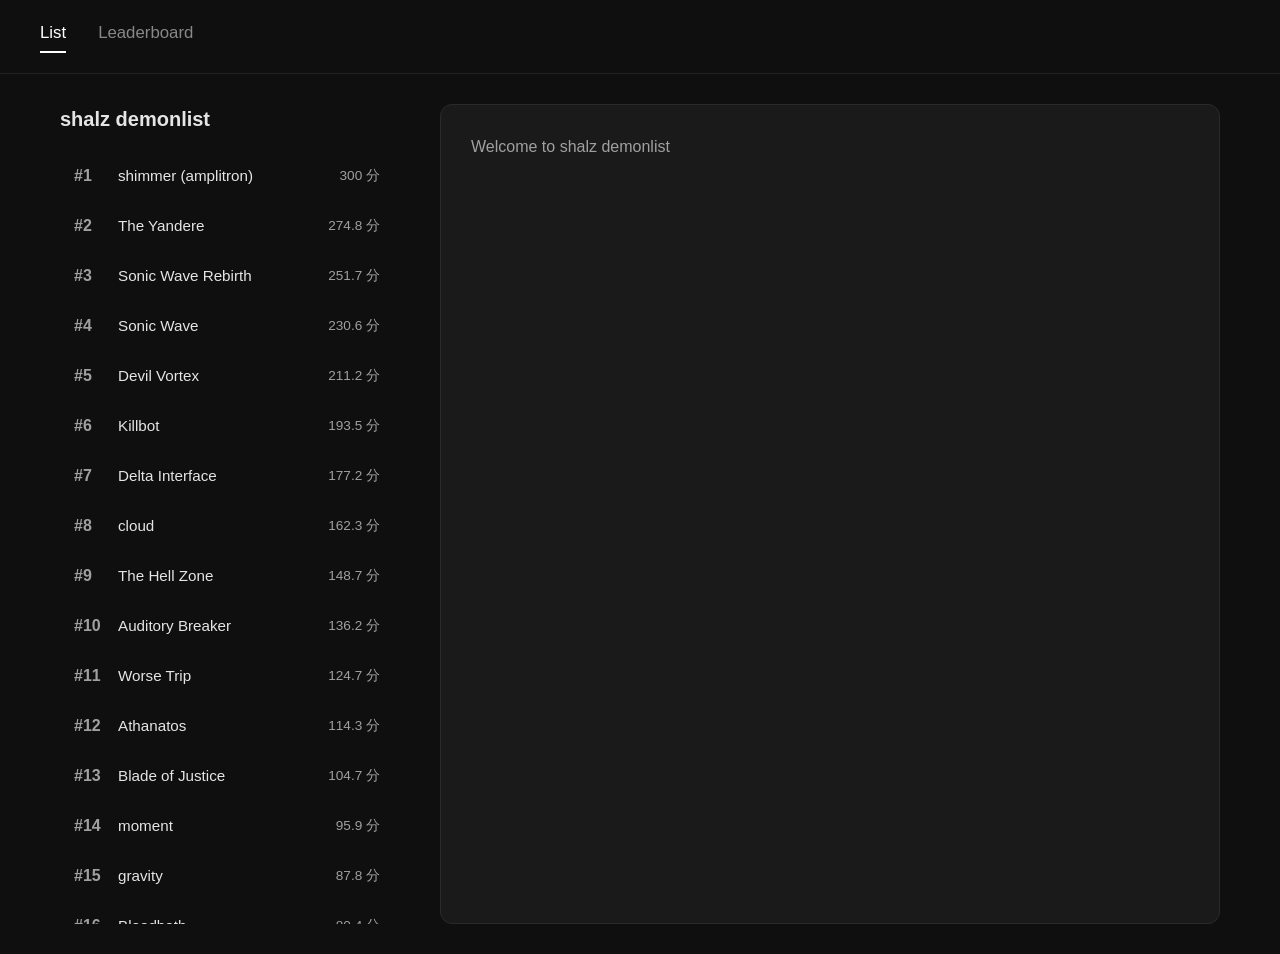
==== commit 75722bb9: "Add files via upload" ====
--- a/index.html
+++ b/index.html
@@ -31,7 +31,6 @@
       min-height: 100vh;
     }
 
-    /* 上方導覽列 */
     .top-nav {
       display: flex;
       gap: 32px;
@@ -70,7 +69,6 @@
       gap: 40px;
     }
 
-    /* 左側排名區塊 */
     .ranking {
       width: 340px;
       flex-shrink: 0;
@@ -151,16 +149,6 @@
       font-variant-numeric: tabular-nums;
     }
 
-    .rank-item.highlight {
-      background: var(--highlight-bg);
-      color: var(--highlight-text);
-    }
-
-    .rank-item.highlight .rank-number {
-      color: var(--highlight-text);
-    }
-
-    /* 右側內容區 */
     .main-content {
       flex: 1;
       background: var(--surface);
@@ -222,64 +210,61 @@
 </head>
 <body>
 
-  <!-- 上方導覽列 -->
   <nav class="top-nav">
     <a href="index.html" class="nav-item active">List</a>
     <a href="leaderboard.html" class="nav-item">Leaderboard</a>
   </nav>
 
   <div class="container">
-    <!-- 左側排名 -->
     <aside class="ranking">
       <h2>shalz demonlist</h2>
       <ul class="rank-list" id="rankList">
-        <!-- 由 data.js 與下方腳本自動生成，新增關卡會自動順延排名與分數 -->
+        <!-- 自動由 JavaScript 生成 -->
       </ul>
     </aside>
 
-    <!-- 右側主要內容 -->
     <main class="main-content" id="mainContent">
       <p class="placeholder">Welcome to shalz demonlist</p>
     </main>
   </div>
 
-  <!-- 引入共用的關卡資料與計分邏輯 -->
+  <!-- 引入共用資料檔案 -->
   <script src="data.js"></script>
   <script>
     const rankList = document.getElementById("rankList");
     const mainContent = document.getElementById("mainContent");
     const totalLevels = levels.length;
 
-    // 動態生成左側所有關卡列表
+    // 自動生成左側選單
     levels.forEach((level, index) => {
       const rank = index + 1;
       const points = calculatePoints(rank, totalLevels);
 
-      const item = document.createElement("li");
-      item.className = "rank-item";
-      item.innerHTML = `
+      const li = document.createElement("li");
+      li.className = "rank-item";
+      li.innerHTML = `
         <span class="rank-number">#${rank}</span>
         <span class="rank-name">${level.name}</span>
         <span class="rank-points">${points} 分</span>
       `;
 
-      item.addEventListener("click", () => {
+      li.addEventListener("click", () => {
         document.querySelectorAll(".rank-item").forEach(i => i.classList.remove("active"));
-        item.classList.add("active");
+        li.classList.add("active");
 
         const victors = level.victors || [];
         let victorsHTML = "";
         if (victors.length === 0) {
           victorsHTML = `<li style="color: var(--text-dim);">目前還沒有人通關</li>`;
         } else {
-          victors.forEach((player, idx) => {
-            victorsHTML += `<li>${idx + 1}. ${player}</li>`;
+          victors.forEach((player, pIdx) => {
+            victorsHTML += `<li>${pIdx + 1}. ${player}</li>`;
           });
         }
 
         mainContent.innerHTML = `
           <h1 class="level-title">${level.name}</h1>
-          <div class="level-rank">排名 #${rank}　・　${points} 分</div>
+          <div class="level-rank">排名 #${rank} ・ ${points} 分</div>
           <div class="victors-title">通關者列表</div>
           <ul class="victors-list">
             ${victorsHTML}
@@ -287,7 +272,7 @@
         `;
       });
 
-      rankList.appendChild(item);
+      rankList.appendChild(li);
     });
   </script>
 </body>
